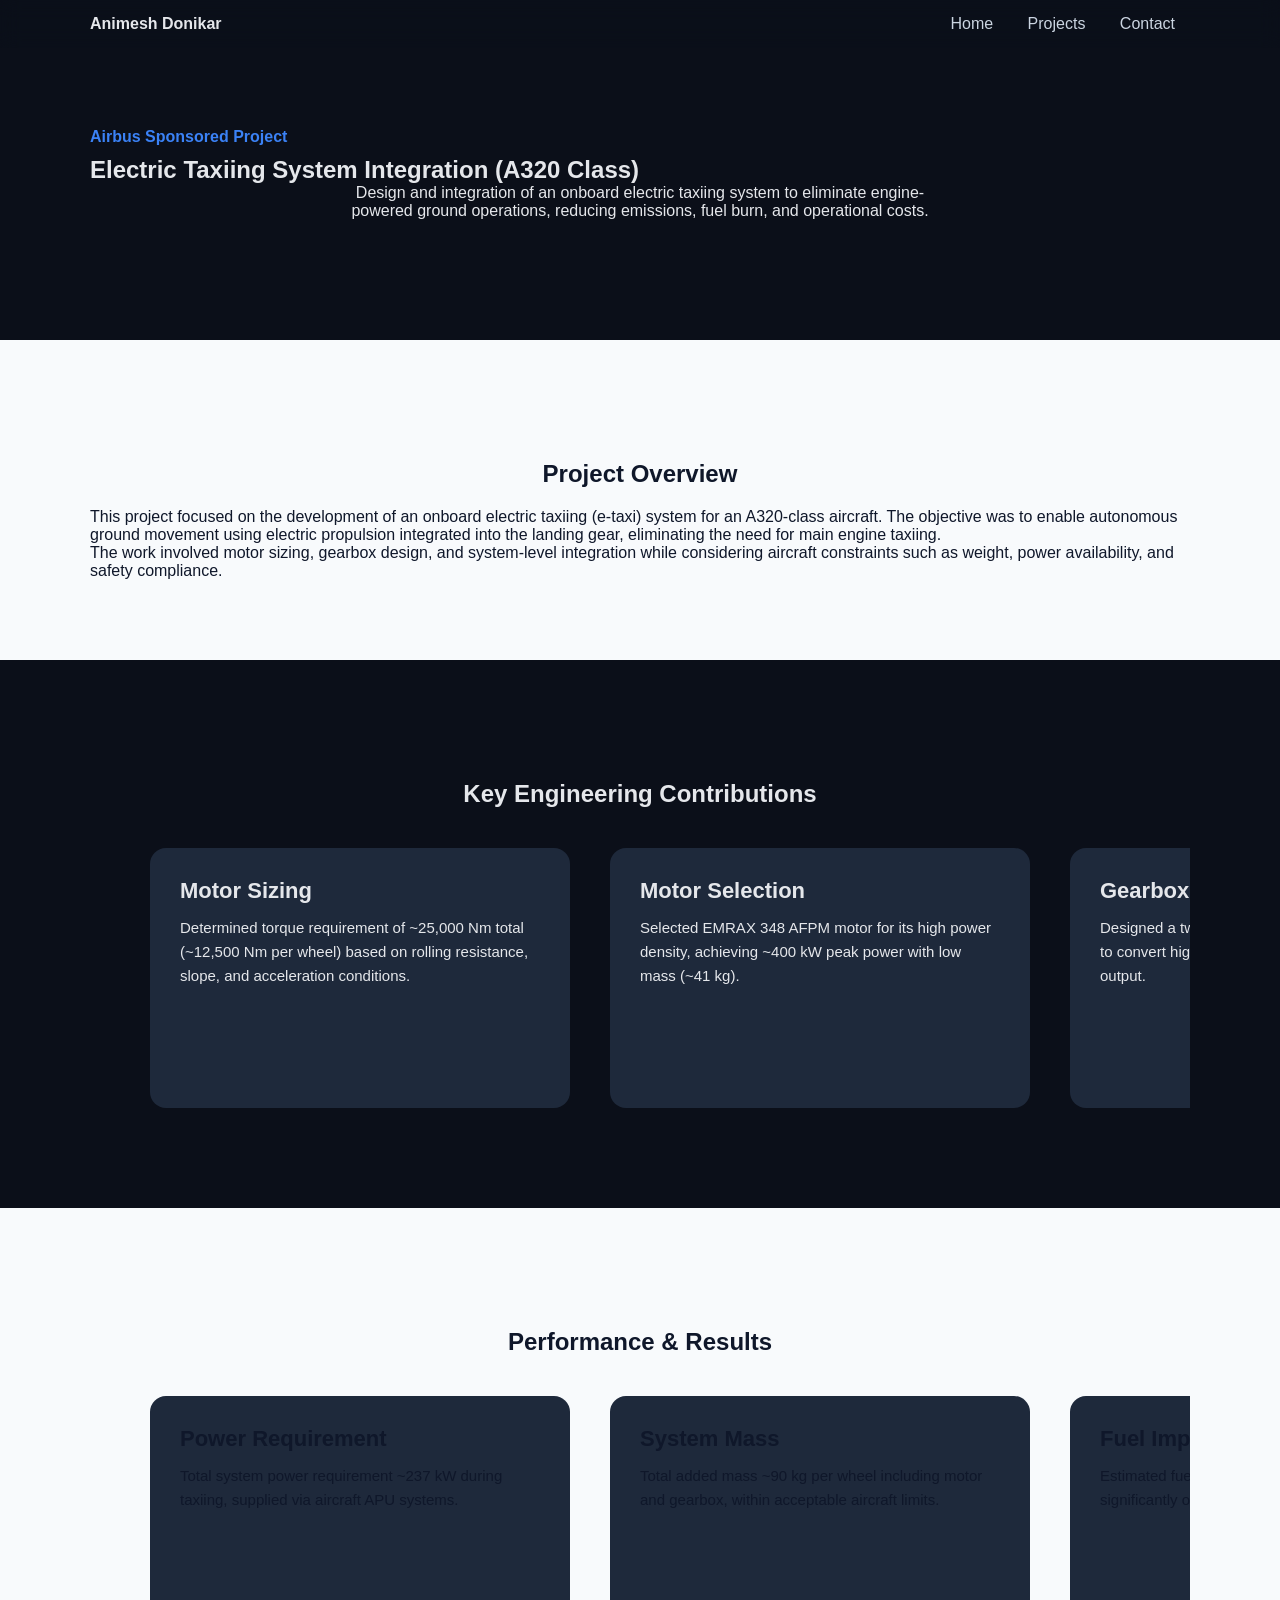
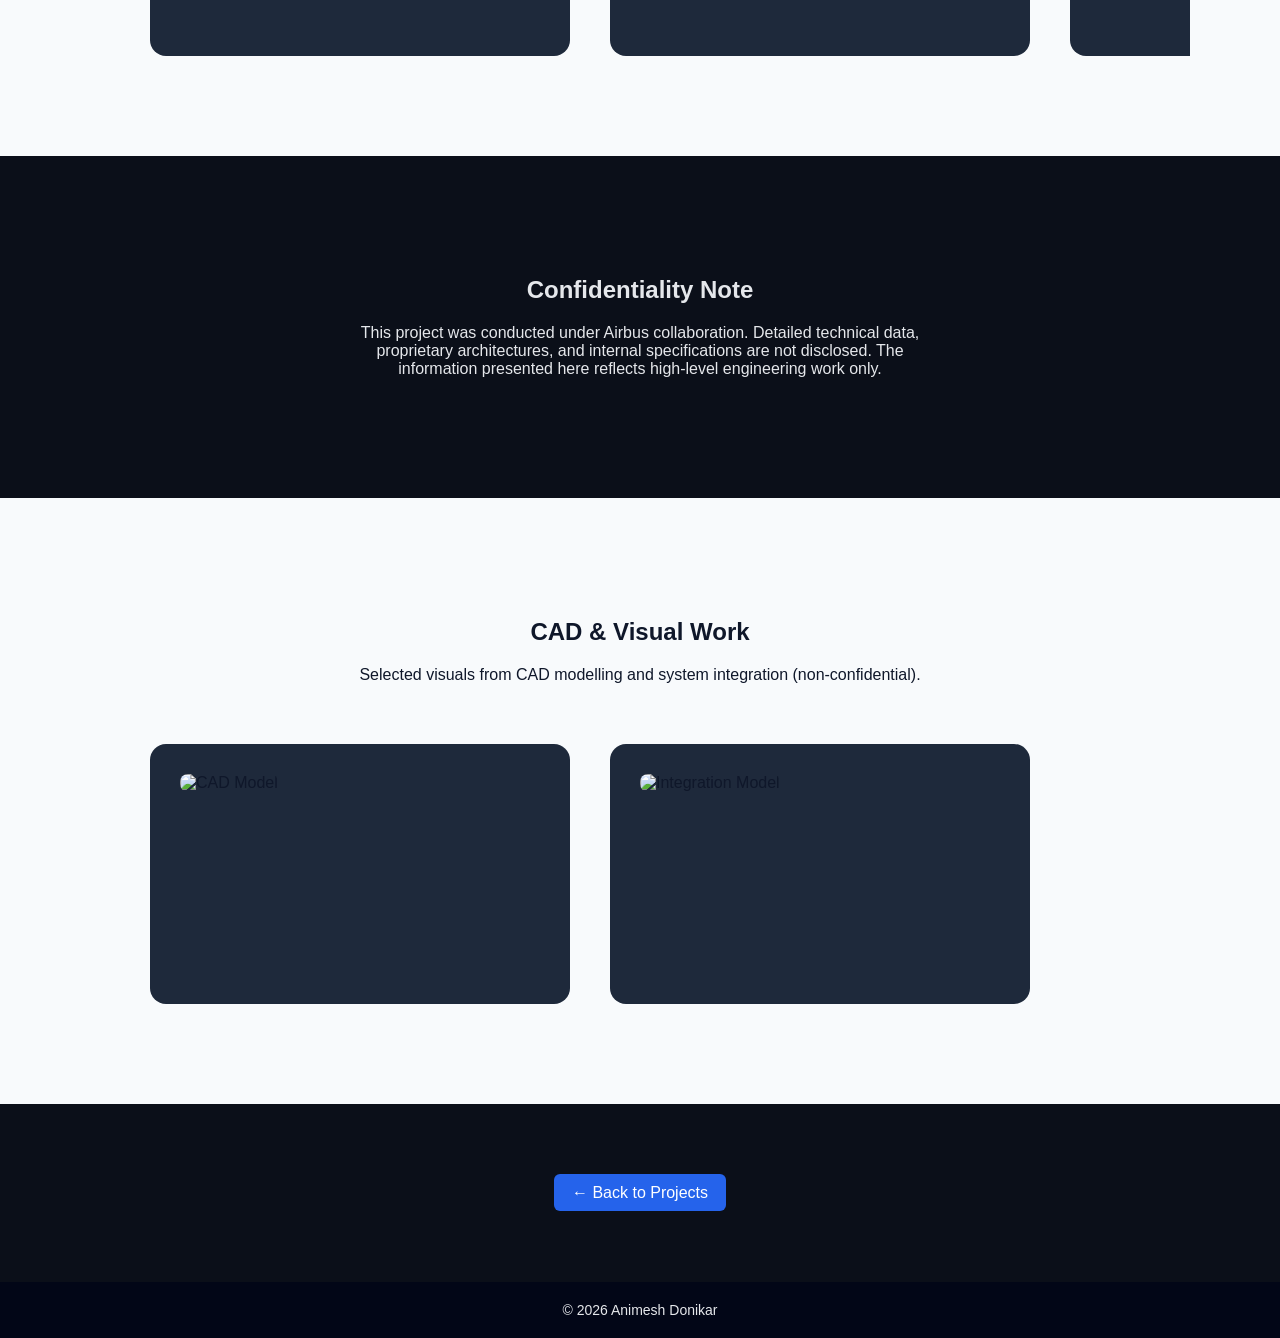
==== e-taxi.html @ 179dca4c "Add e-taxi project overview and details in HTML This HTML file outlines the Electric Taxiing System " ====
<!DOCTYPE html>
<html lang="en">
<head>
    <meta charset="UTF-8">
    <meta name="viewport" content="width=device-width, initial-scale=1.0">
    <title>Electric Taxiing System (Airbus) | Animesh Donikar</title>
    <link rel="stylesheet" href="style.css">
</head>

<body>

<!-- NAVBAR -->
<header class="navbar">
    <div class="container nav-content">
        <div class="logo">Animesh Donikar</div>
        <nav>
            <a href="index.html">Home</a>
            <a href="index.html#projects">Projects</a>
            <a href="index.html#contact">Contact</a>
        </nav>
    </div>
</header>

<!-- HERO -->
<section class="section dark">
    <div class="container">

        <p class="hero-tag">Airbus Sponsored Project</p>

        <h1>Electric Taxiing System Integration (A320 Class)</h1>

        <p class="section-subtext">
            Design and integration of an onboard electric taxiing system to eliminate engine-powered ground operations,
            reducing emissions, fuel burn, and operational costs.
        </p>

    </div>
</section>

<!-- OVERVIEW -->
<section class="section light">
    <div class="container">

        <h2>Project Overview</h2>

        <p>
            This project focused on the development of an onboard electric taxiing (e-taxi) system for an A320-class aircraft.
            The objective was to enable autonomous ground movement using electric propulsion integrated into the landing gear,
            eliminating the need for main engine taxiing.
        </p>

        <p>
            The work involved motor sizing, gearbox design, and system-level integration while considering aircraft constraints
            such as weight, power availability, and safety compliance.
        </p>

    </div>
</section>

<!-- KEY ENGINEERING WORK -->
<section class="section dark">
    <div class="container">

        <h2>Key Engineering Contributions</h2>

        <div class="projects-grid">

            <div class="project-card">
                <h3>Motor Sizing</h3>
                <p>
                    Determined torque requirement of ~25,000 Nm total (~12,500 Nm per wheel)
                    based on rolling resistance, slope, and acceleration conditions.
                </p>
            </div>

            <div class="project-card">
                <h3>Motor Selection</h3>
                <p>
                    Selected EMRAX 348 AFPM motor for its high power density,
                    achieving ~400 kW peak power with low mass (~41 kg).
                </p>
            </div>

            <div class="project-card">
                <h3>Gearbox Design</h3>
                <p>
                    Designed a two-stage planetary gearbox (~16:1 ratio) to convert
                    high RPM (~4000) into required high torque output.
                </p>
            </div>

            <div class="project-card">
                <h3>Landing Gear Integration</h3>
                <p>
                    Integrated motor and gearbox within the main landing gear,
                    ensuring compatibility with wheel hub geometry and retraction envelope.
                </p>
            </div>

        </div>

    </div>
</section>

<!-- PERFORMANCE -->
<section class="section light">
    <div class="container">

        <h2>Performance & Results</h2>

        <div class="projects-grid">

            <div class="project-card">
                <h3>Power Requirement</h3>
                <p>
                    Total system power requirement ~237 kW during taxiing,
                    supplied via aircraft APU systems.
                </p>
            </div>

            <div class="project-card">
                <h3>System Mass</h3>
                <p>
                    Total added mass ~90 kg per wheel including motor and gearbox,
                    within acceptable aircraft limits.
                </p>
            </div>

            <div class="project-card">
                <h3>Fuel Impact</h3>
                <p>
                    Estimated fuel penalty ~0.1% per mission,
                    significantly offset by taxi fuel savings.
                </p>
            </div>

            <div class="project-card">
                <h3>Safety</h3>
                <p>
                    Gear system designed with load factors well above 1.5,
                    ensuring structural safety under operational loads.
                </p>
            </div>

        </div>

    </div>
</section>

<!-- NDA NOTE -->
<section class="section dark">
    <div class="container">

        <h2>Confidentiality Note</h2>

        <p class="section-subtext">
            This project was conducted under Airbus collaboration.
            Detailed technical data, proprietary architectures, and internal specifications
            are not disclosed. The information presented here reflects high-level engineering work only.
        </p>

    </div>
</section>

<!-- IMAGES -->
<section class="section light">
    <div class="container">

        <h2>CAD & Visual Work</h2>

        <p class="section-subtext">
            Selected visuals from CAD modelling and system integration (non-confidential).
        </p>

        <div class="projects-grid">

            <div class="project-card">
                <img src="images/etaxi1.png" alt="CAD Model" style="width:100%; border-radius:8px;">
            </div>

            <div class="project-card">
                <img src="images/etaxi2.png" alt="Integration Model" style="width:100%; border-radius:8px;">
            </div>

        </div>

    </div>
</section>

<!-- BACK -->
<section class="section dark">
    <div class="container" style="text-align:center;">
        <a href="index.html" class="btn-primary">← Back to Projects</a>
    </div>
</section>

<!-- FOOTER -->
<footer>
    <p>© 2026 Animesh Donikar</p>
</footer>

</body>
</html>
---- style.css ----
/* =========================
   GLOBAL
========================= */

* {
    margin: 0;
    padding: 0;
    box-sizing: border-box;
}

body {
    font-family: 'Inter', sans-serif;
    background: #0b0f19;
    color: #e5e7eb;
}

.container {
    width: 90%;
    max-width: 1100px;
    margin: auto;
}

/* =========================
   NAVBAR
========================= */

.navbar {
    position: sticky;
    top: 0;
    background: rgba(11,15,25,0.8);
    backdrop-filter: blur(10px);
    padding: 15px 0;
}

.nav-content {
    display: flex;
    justify-content: space-between;
    align-items: center;
}

nav a {
    margin: 0 15px;
    color: #cbd5e1;
    text-decoration: none;
    transition: color 0.2s ease;
}

nav a:hover {
    color: white;
}

.logo {
    font-weight: 700;
}

/* =========================
   HERO
========================= */

.hero {
    padding: 100px 0;
    background: radial-gradient(circle at top, #111827, #020617);
}

.hero-grid {
    display: grid;
    grid-template-columns: 1.2fr 1fr;
    gap: 60px;
    align-items: center;
}

.hero-tag {
    color: #3b82f6;
    font-weight: 600;
    margin-bottom: 10px;
}

.hero h1 {
    font-size: 48px;
    line-height: 1.2;
    margin-bottom: 20px;
}

.hero-description {
    color: #94a3b8;
    margin-bottom: 25px;
    max-width: 500px;
}

.hero-buttons {
    margin-top: 15px;
}

/* PHOTO */

.hero-photo {
    display: flex;
    justify-content: center;
}

.photo-frame {
    padding: 4px;
    border-radius: 16px;
    background: linear-gradient(135deg, #3b82f6, #6366f1, #8b5cf6);
    transition: transform 0.3s ease;
}

.photo-frame:hover {
    transform: scale(1.03);
}

.photo-frame img {
    width: 300px;
    height: 380px;
    object-fit: cover;
    border-radius: 14px;
}

/* =========================
   BUTTONS
========================= */

.btn-primary {
    background: #2563eb;
    color: white;
    padding: 10px 18px;
    border-radius: 6px;
    text-decoration: none;
}

.btn-secondary {
    border: 1px solid #475569;
    padding: 10px 18px;
    border-radius: 6px;
    margin-left: 10px;
}

/* =========================
   SECTIONS
========================= */

.section {
    padding: 80px 0;
}

.light {
    background: #f8fafc;
    color: #0f172a;
}

.dark {
    background: #0b0f19;
}

.section h2 {
    text-align: center;
    margin-bottom: 20px;
}

.section-subtext {
    text-align: center;
    max-width: 600px;
    margin: auto;
    margin-bottom: 40px;
}

/* =========================
   ABOUT CARDS
========================= */

.card {
    background: white;
    padding: 20px;
    border-radius: 10px;
}

/* =========================
   PROJECT SECTION
========================= */

/* =========================
   PROJECT SECTION (CAROUSEL STYLE)
========================= */

.projects-wrapper {
    margin-top: 40px;

    /* ✅ ADD THIS HERE */
    width: 100vw;
    margin-left: calc(-50vw + 50%);
}

.projects-wrapper {
    margin-top: 40px;
}

.projects-grid {
    display: flex;
    gap: 40px;
    overflow-x: auto;
    padding: 20px 60px;  /* ✅ changed */
}


/* Hide scrollbar */
.projects-grid::-webkit-scrollbar {
    display: none;
}

/* PROJECT CARD */
.project-card {
    flex: 0 0 420px;
    min-height: 260px;

    background: #1e293b;
    padding: 30px;
    border-radius: 16px;

    text-decoration: none;
    color: inherit;

    scroll-snap-align: center;

    transition: transform 0.3s ease, opacity 0.3s ease;
}

/* TEXT */
.project-card h3 {
    font-size: 22px;
}

.project-card p {
    margin-top: 12px;
    font-size: 15px;
    line-height: 1.6;
}

/* TAG */
.project-tag {
    display: inline-block;
    margin-top: 15px;
    font-size: 13px;
    color: #3b82f6;
}

/* HOVER EFFECT */
.project-card:hover {
    transform: scale(1.08);
}

/* FADE NON-HOVER */
.projects-grid:hover .project-card {
    opacity: 0.5;
}

.projects-grid:hover .project-card:hover {
    opacity: 1;
}

/* MOBILE FIX */
@media (max-width: 800px) {
    .project-card {
        flex: 0 0 300px;
    }
}

/* =========================
   CONTACT
========================= */

.contact {
    text-align: center;
}

/* =========================
   FOOTER
========================= */

footer {
    text-align: center;
    padding: 20px;
    background: #020617;
    font-size: 14px;
}

/* =========================
   RESPONSIVE
========================= */

@media (max-width: 900px) {
    .hero-grid {
        grid-template-columns: 1fr;
        text-align: center;
    }

    .hero-photo {
        margin-top: 20px;
    }
}

@media (max-width: 800px) {
    .projects-grid {
        grid-template-columns: 1fr;
    }
}

/* =========================
   EXPERTISE SECTION
========================= */

.expertise-grid {
    display: grid;
    grid-template-columns: repeat(2, 1fr);
    gap: 25px;
    margin-top: 40px;
}

.expertise-card {
    background: white;
    padding: 25px;
    border-radius: 12px;
    transition: transform 0.2s ease, box-shadow 0.2s ease;
}

.expertise-card h3 {
    margin-bottom: 10px;
}

.expertise-card:hover {
    transform: translateY(-5px);
    box-shadow: 0 10px 25px rgba(0,0,0,0.1);
}

/* MOBILE */
@media (max-width: 800px) {
    .expertise-grid {
        grid-template-columns: 1fr;
    }
}

/* =========================
   PROJECT PAGE
========================= */

.project-title {
    font-size: 40px;
    margin-top: 20px;
    margin-bottom: 10px;
}

.project-subtitle {
    color: #3b82f6;
    margin-bottom: 10px;
}

.project-note {
    color: #94a3b8;
    font-size: 14px;
    margin-bottom: 30px;
}

h2 {
    margin-top: 40px;
    margin-bottom: 10px;
}

ul {
    margin-bottom: 20px;
    padding-left: 20px;
}

li {
    margin-bottom: 6px;
}

/* GRID */

.grid-2 {
    display: grid;
    grid-template-columns: repeat(2, 1fr);
    gap: 20px;
    margin: 20px 0;
}

/* DARK CARDS */

.card-dark {
    background: #1e293b;
    padding: 20px;
    border-radius: 10px;
}

/* MOBILE */

@media (max-width: 800px) {
    .grid-2 {
        grid-template-columns: 1fr;
    }
}
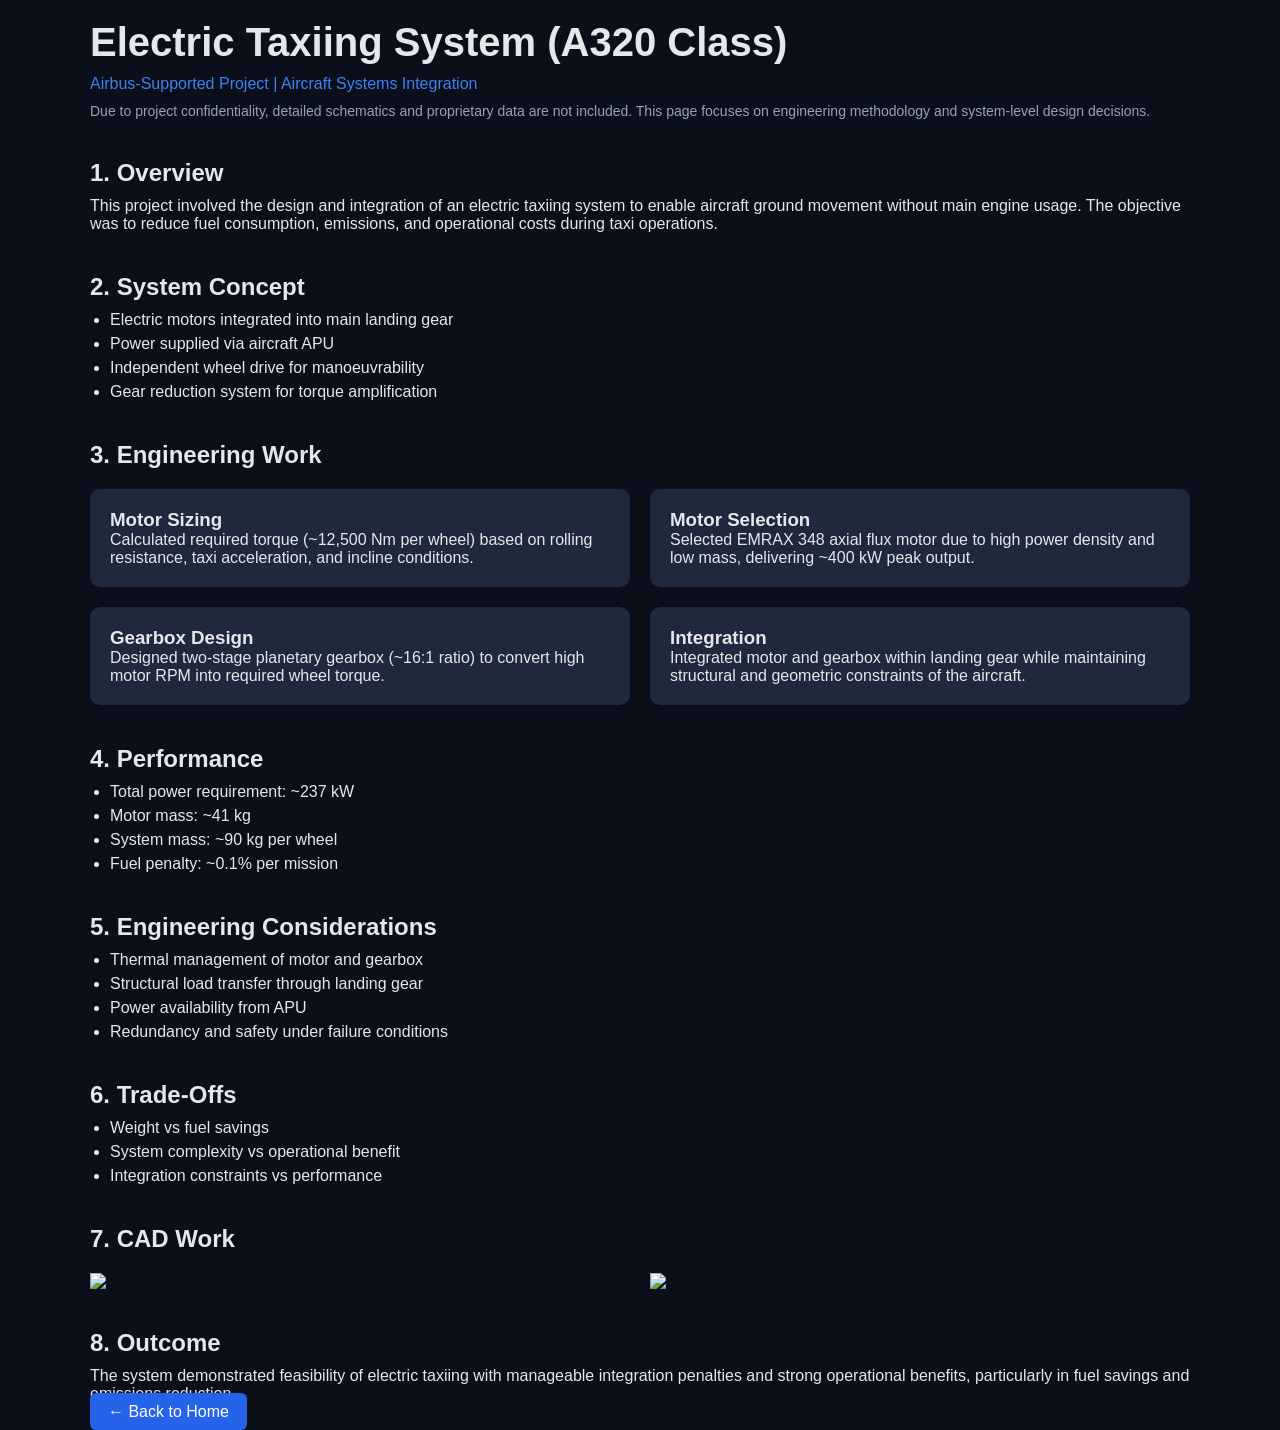
==== commit 2da48448: "Update e-taxi.html" ====
--- a/e-taxi.html
+++ b/e-taxi.html
@@ -1,203 +1,129 @@
 <!DOCTYPE html>
 <html lang="en">
 <head>
-    <meta charset="UTF-8">
-    <meta name="viewport" content="width=device-width, initial-scale=1.0">
-    <title>Electric Taxiing System (Airbus) | Animesh Donikar</title>
-    <link rel="stylesheet" href="style.css">
+<meta charset="UTF-8">
+<title>Electric Taxiing System (Airbus)</title>
+<link rel="stylesheet" href="style.css">
 </head>
 
-<body>
+<body class="bg-gray-900 text-gray-300">
 
-<!-- NAVBAR -->
-<header class="navbar">
-    <div class="container nav-content">
-        <div class="logo">Animesh Donikar</div>
-        <nav>
-            <a href="index.html">Home</a>
-            <a href="index.html#projects">Projects</a>
-            <a href="index.html#contact">Contact</a>
-        </nav>
-    </div>
-</header>
+<div class="container">
 
-<!-- HERO -->
-<section class="section dark">
-    <div class="container">
+<!-- TITLE -->
+<h1 class="project-title">Electric Taxiing System (A320 Class)</h1>
 
-        <p class="hero-tag">Airbus Sponsored Project</p>
+<p class="project-subtitle">
+Airbus-Supported Project | Aircraft Systems Integration
+</p>
 
-        <h1>Electric Taxiing System Integration (A320 Class)</h1>
-
-        <p class="section-subtext">
-            Design and integration of an onboard electric taxiing system to eliminate engine-powered ground operations,
-            reducing emissions, fuel burn, and operational costs.
-        </p>
-
-    </div>
-</section>
+<p class="project-note">
+Due to project confidentiality, detailed schematics and proprietary data are not included.
+This page focuses on engineering methodology and system-level design decisions.
+</p>
 
 <!-- OVERVIEW -->
-<section class="section light">
-    <div class="container">
+<h2>1. Overview</h2>
+<p>
+This project involved the design and integration of an electric taxiing system to enable aircraft ground movement without main engine usage. The objective was to reduce fuel consumption, emissions, and operational costs during taxi operations.
+</p>
 
-        <h2>Project Overview</h2>
+<!-- SYSTEM -->
+<h2>2. System Concept</h2>
+<ul>
+<li>Electric motors integrated into main landing gear</li>
+<li>Power supplied via aircraft APU</li>
+<li>Independent wheel drive for manoeuvrability</li>
+<li>Gear reduction system for torque amplification</li>
+</ul>
 
-        <p>
-            This project focused on the development of an onboard electric taxiing (e-taxi) system for an A320-class aircraft.
-            The objective was to enable autonomous ground movement using electric propulsion integrated into the landing gear,
-            eliminating the need for main engine taxiing.
-        </p>
+<!-- CONTRIBUTION -->
+<h2>3. Engineering Work</h2>
 
-        <p>
-            The work involved motor sizing, gearbox design, and system-level integration while considering aircraft constraints
-            such as weight, power availability, and safety compliance.
-        </p>
+<div class="grid-2">
 
-    </div>
-</section>
+<div class="card-dark">
+<h3>Motor Sizing</h3>
+<p>
+Calculated required torque (~12,500 Nm per wheel) based on rolling resistance,
+taxi acceleration, and incline conditions.
+</p>
+</div>
 
-<!-- KEY ENGINEERING WORK -->
-<section class="section dark">
-    <div class="container">
+<div class="card-dark">
+<h3>Motor Selection</h3>
+<p>
+Selected EMRAX 348 axial flux motor due to high power density and low mass,
+delivering ~400 kW peak output.
+</p>
+</div>
 
-        <h2>Key Engineering Contributions</h2>
+<div class="card-dark">
+<h3>Gearbox Design</h3>
+<p>
+Designed two-stage planetary gearbox (~16:1 ratio) to convert high motor RPM
+into required wheel torque.
+</p>
+</div>
 
-        <div class="projects-grid">
+<div class="card-dark">
+<h3>Integration</h3>
+<p>
+Integrated motor and gearbox within landing gear while maintaining structural
+and geometric constraints of the aircraft.
+</p>
+</div>
 
-            <div class="project-card">
-                <h3>Motor Sizing</h3>
-                <p>
-                    Determined torque requirement of ~25,000 Nm total (~12,500 Nm per wheel)
-                    based on rolling resistance, slope, and acceleration conditions.
-                </p>
-            </div>
-
-            <div class="project-card">
-                <h3>Motor Selection</h3>
-                <p>
-                    Selected EMRAX 348 AFPM motor for its high power density,
-                    achieving ~400 kW peak power with low mass (~41 kg).
-                </p>
-            </div>
-
-            <div class="project-card">
-                <h3>Gearbox Design</h3>
-                <p>
-                    Designed a two-stage planetary gearbox (~16:1 ratio) to convert
-                    high RPM (~4000) into required high torque output.
-                </p>
-            </div>
-
-            <div class="project-card">
-                <h3>Landing Gear Integration</h3>
-                <p>
-                    Integrated motor and gearbox within the main landing gear,
-                    ensuring compatibility with wheel hub geometry and retraction envelope.
-                </p>
-            </div>
-
-        </div>
-
-    </div>
-</section>
+</div>
 
 <!-- PERFORMANCE -->
-<section class="section light">
-    <div class="container">
+<h2>4. Performance</h2>
 
-        <h2>Performance & Results</h2>
+<ul>
+<li>Total power requirement: ~237 kW</li>
+<li>Motor mass: ~41 kg</li>
+<li>System mass: ~90 kg per wheel</li>
+<li>Fuel penalty: ~0.1% per mission</li>
+</ul>
 
-        <div class="projects-grid">
+<!-- ENGINEERING -->
+<h2>5. Engineering Considerations</h2>
+<ul>
+<li>Thermal management of motor and gearbox</li>
+<li>Structural load transfer through landing gear</li>
+<li>Power availability from APU</li>
+<li>Redundancy and safety under failure conditions</li>
+</ul>
 
-            <div class="project-card">
-                <h3>Power Requirement</h3>
-                <p>
-                    Total system power requirement ~237 kW during taxiing,
-                    supplied via aircraft APU systems.
-                </p>
-            </div>
+<!-- TRADE OFFS -->
+<h2>6. Trade-Offs</h2>
+<ul>
+<li>Weight vs fuel savings</li>
+<li>System complexity vs operational benefit</li>
+<li>Integration constraints vs performance</li>
+</ul>
 
-            <div class="project-card">
-                <h3>System Mass</h3>
-                <p>
-                    Total added mass ~90 kg per wheel including motor and gearbox,
-                    within acceptable aircraft limits.
-                </p>
-            </div>
+<!-- VISUALS -->
+<h2>7. CAD Work</h2>
 
-            <div class="project-card">
-                <h3>Fuel Impact</h3>
-                <p>
-                    Estimated fuel penalty ~0.1% per mission,
-                    significantly offset by taxi fuel savings.
-                </p>
-            </div>
+<div class="grid-2">
+<img src="images/etaxi1.png" class="rounded shadow-lg">
+<img src="images/etaxi2.png" class="rounded shadow-lg">
+</div>
 
-            <div class="project-card">
-                <h3>Safety</h3>
-                <p>
-                    Gear system designed with load factors well above 1.5,
-                    ensuring structural safety under operational loads.
-                </p>
-            </div>
-
-        </div>
-
-    </div>
-</section>
-
-<!-- NDA NOTE -->
-<section class="section dark">
-    <div class="container">
-
-        <h2>Confidentiality Note</h2>
-
-        <p class="section-subtext">
-            This project was conducted under Airbus collaboration.
-            Detailed technical data, proprietary architectures, and internal specifications
-            are not disclosed. The information presented here reflects high-level engineering work only.
-        </p>
-
-    </div>
-</section>
-
-<!-- IMAGES -->
-<section class="section light">
-    <div class="container">
-
-        <h2>CAD & Visual Work</h2>
-
-        <p class="section-subtext">
-            Selected visuals from CAD modelling and system integration (non-confidential).
-        </p>
-
-        <div class="projects-grid">
-
-            <div class="project-card">
-                <img src="images/etaxi1.png" alt="CAD Model" style="width:100%; border-radius:8px;">
-            </div>
-
-            <div class="project-card">
-                <img src="images/etaxi2.png" alt="Integration Model" style="width:100%; border-radius:8px;">
-            </div>
-
-        </div>
-
-    </div>
-</section>
+<!-- CONCLUSION -->
+<h2>8. Outcome</h2>
+<p>
+The system demonstrated feasibility of electric taxiing with manageable integration
+penalties and strong operational benefits, particularly in fuel savings and emissions reduction.
+</p>
 
 <!-- BACK -->
-<section class="section dark">
-    <div class="container" style="text-align:center;">
-        <a href="index.html" class="btn-primary">← Back to Projects</a>
-    </div>
-</section>
+<a href="index.html" class="btn-primary">
+← Back to Home
+</a>
 
-<!-- FOOTER -->
-<footer>
-    <p>© 2026 Animesh Donikar</p>
-</footer>
+</div>
 
 </body>
 </html>
--- a/style.css
+++ b/style.css
@@ -397,3 +397,22 @@
         grid-template-columns: 1fr;
     }
 }
+
+.small-projects {
+    grid-template-columns: repeat(2, 1fr);
+    max-width: 800px;
+    margin: auto;
+    gap: 20px;
+}
+
+.small-projects .project-card {
+    background: #172033;
+    padding: 20px;
+    opacity: 0.85;
+    transition: all 0.25s ease;
+}
+
+.small-projects .project-card:hover {
+    opacity: 1;
+    transform: translateY(-4px);
+}
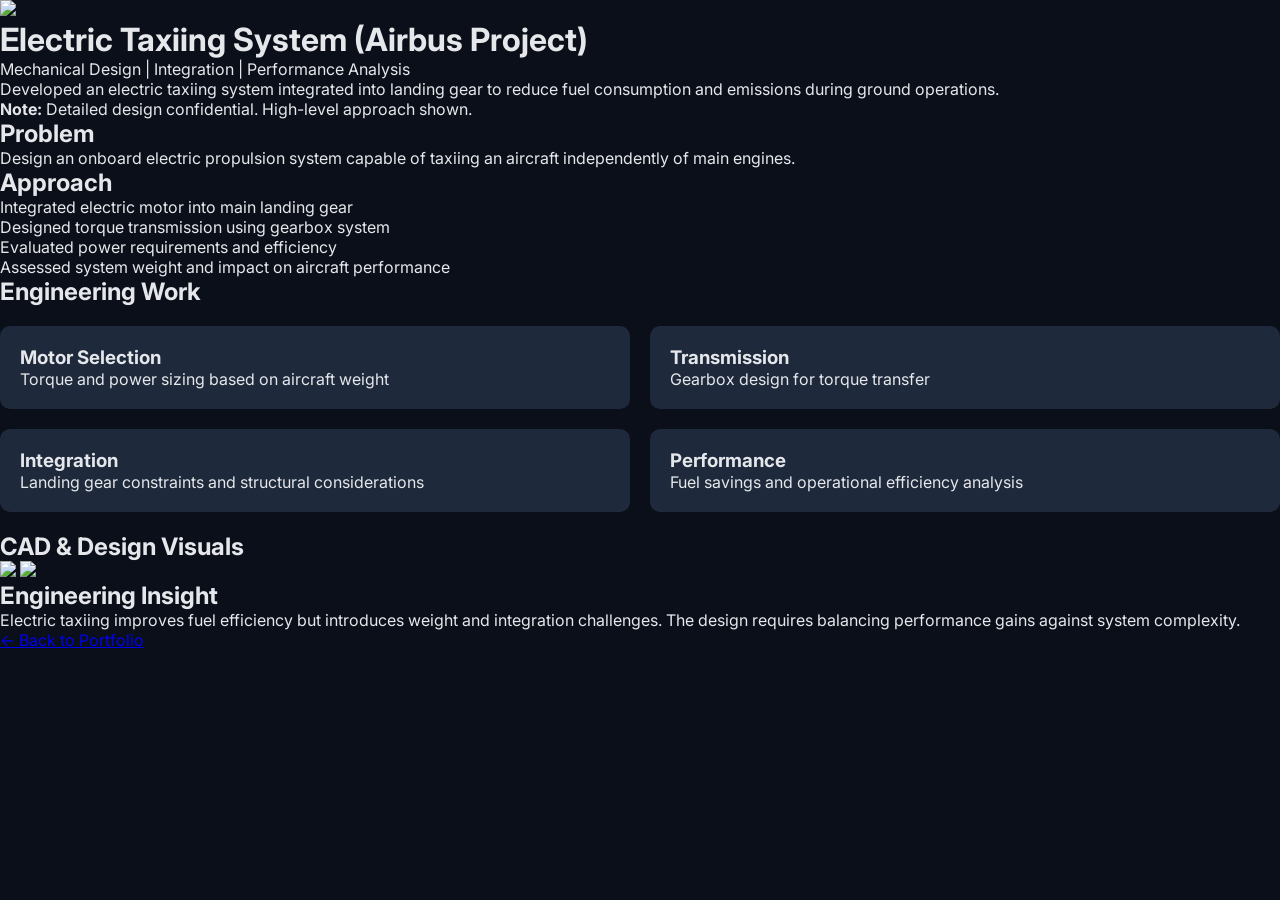
==== commit 55d6adb9: "Update e-taxi.html" ====
--- a/e-taxi.html
+++ b/e-taxi.html
@@ -2,126 +2,108 @@
 <html lang="en">
 <head>
 <meta charset="UTF-8">
-<title>Electric Taxiing System (Airbus)</title>
+<meta name="viewport" content="width=device-width, initial-scale=1.0">
+<title>Electric Taxiing System</title>
+
+<link href="https://fonts.googleapis.com/css2?family=Inter:wght@400;600;700&display=swap" rel="stylesheet">
 <link rel="stylesheet" href="style.css">
 </head>
 
-<body class="bg-gray-900 text-gray-300">
+<body>
 
-<div class="container">
+<div class="project-container">
 
-<!-- TITLE -->
-<h1 class="project-title">Electric Taxiing System (A320 Class)</h1>
+<!-- HERO -->
+<div class="project-images">
+<img src="images/etaxi-hero.png">
+</div>
 
-<p class="project-subtitle">
-Airbus-Supported Project | Aircraft Systems Integration
+<!-- HEADER -->
+<div class="project-header">
+<h1>Electric Taxiing System (Airbus Project)</h1>
+
+<p class="project-meta">
+Mechanical Design | Integration | Performance Analysis
 </p>
 
-<p class="project-note">
-Due to project confidentiality, detailed schematics and proprietary data are not included.
-This page focuses on engineering methodology and system-level design decisions.
+<p>
+Developed an electric taxiing system integrated into landing gear to reduce fuel consumption and emissions during ground operations.
 </p>
 
-<!-- OVERVIEW -->
-<h2>1. Overview</h2>
+<p><strong>Note:</strong> Detailed design confidential. High-level approach shown.</p>
+</div>
+
+<!-- PROBLEM -->
+<div class="project-section">
+<h2>Problem</h2>
 <p>
-This project involved the design and integration of an electric taxiing system to enable aircraft ground movement without main engine usage. The objective was to reduce fuel consumption, emissions, and operational costs during taxi operations.
+Design an onboard electric propulsion system capable of taxiing an aircraft independently of main engines.
 </p>
+</div>
 
-<!-- SYSTEM -->
-<h2>2. System Concept</h2>
+<!-- APPROACH -->
+<div class="project-section">
+<h2>Approach</h2>
 <ul>
-<li>Electric motors integrated into main landing gear</li>
-<li>Power supplied via aircraft APU</li>
-<li>Independent wheel drive for manoeuvrability</li>
-<li>Gear reduction system for torque amplification</li>
+<li>Integrated electric motor into main landing gear</li>
+<li>Designed torque transmission using gearbox system</li>
+<li>Evaluated power requirements and efficiency</li>
+<li>Assessed system weight and impact on aircraft performance</li>
 </ul>
+</div>
 
-<!-- CONTRIBUTION -->
-<h2>3. Engineering Work</h2>
+<!-- ENGINEERING WORK -->
+<div class="project-section">
+<h2>Engineering Work</h2>
 
 <div class="grid-2">
 
 <div class="card-dark">
-<h3>Motor Sizing</h3>
-<p>
-Calculated required torque (~12,500 Nm per wheel) based on rolling resistance,
-taxi acceleration, and incline conditions.
-</p>
+<h3>Motor Selection</h3>
+<p>Torque and power sizing based on aircraft weight</p>
 </div>
 
 <div class="card-dark">
-<h3>Motor Selection</h3>
-<p>
-Selected EMRAX 348 axial flux motor due to high power density and low mass,
-delivering ~400 kW peak output.
-</p>
-</div>
-
-<div class="card-dark">
-<h3>Gearbox Design</h3>
-<p>
-Designed two-stage planetary gearbox (~16:1 ratio) to convert high motor RPM
-into required wheel torque.
-</p>
+<h3>Transmission</h3>
+<p>Gearbox design for torque transfer</p>
 </div>
 
 <div class="card-dark">
 <h3>Integration</h3>
-<p>
-Integrated motor and gearbox within landing gear while maintaining structural
-and geometric constraints of the aircraft.
-</p>
+<p>Landing gear constraints and structural considerations</p>
+</div>
+
+<div class="card-dark">
+<h3>Performance</h3>
+<p>Fuel savings and operational efficiency analysis</p>
 </div>
 
 </div>
 
-<!-- PERFORMANCE -->
-<h2>4. Performance</h2>
-
-<ul>
-<li>Total power requirement: ~237 kW</li>
-<li>Motor mass: ~41 kg</li>
-<li>System mass: ~90 kg per wheel</li>
-<li>Fuel penalty: ~0.1% per mission</li>
-</ul>
-
-<!-- ENGINEERING -->
-<h2>5. Engineering Considerations</h2>
-<ul>
-<li>Thermal management of motor and gearbox</li>
-<li>Structural load transfer through landing gear</li>
-<li>Power availability from APU</li>
-<li>Redundancy and safety under failure conditions</li>
-</ul>
-
-<!-- TRADE OFFS -->
-<h2>6. Trade-Offs</h2>
-<ul>
-<li>Weight vs fuel savings</li>
-<li>System complexity vs operational benefit</li>
-<li>Integration constraints vs performance</li>
-</ul>
+</div>
 
 <!-- VISUALS -->
-<h2>7. CAD Work</h2>
+<div class="project-section">
+<h2>CAD & Design Visuals</h2>
 
-<div class="grid-2">
-<img src="images/etaxi1.png" class="rounded shadow-lg">
-<img src="images/etaxi2.png" class="rounded shadow-lg">
+<div class="project-images">
+<img src="images/etaxi-cad1.png">
+<img src="images/etaxi-cad2.png">
 </div>
 
-<!-- CONCLUSION -->
-<h2>8. Outcome</h2>
+</div>
+
+<!-- INSIGHT -->
+<div class="project-section">
+<h2>Engineering Insight</h2>
 <p>
-The system demonstrated feasibility of electric taxiing with manageable integration
-penalties and strong operational benefits, particularly in fuel savings and emissions reduction.
+Electric taxiing improves fuel efficiency but introduces weight and integration challenges.
+The design requires balancing performance gains against system complexity.
 </p>
+</div>
 
 <!-- BACK -->
-<a href="index.html" class="btn-primary">
-← Back to Home
-</a>
+<a href="index.html" class="back-link">← Back to Portfolio</a>
 
 </div>
 
--- a/style.css
+++ b/style.css
@@ -24,33 +24,50 @@
    NAVBAR
 ========================= */
 
+/* NAVBAR CENTERED */
+
 .navbar {
     position: sticky;
     top: 0;
-    background: rgba(11,15,25,0.8);
-    backdrop-filter: blur(10px);
-    padding: 15px 0;
+
+    background: rgba(11,15,25,0.75); /* slightly more transparent */
+    backdrop-filter: blur(12px);
+
+    padding: 22px 0;  /* 🔥 increase height (was ~15px) */
+
+    border-bottom: 1px solid rgba(255,255,255,0.05);
 }
 
 .nav-content {
+    display: grid;
+    grid-template-columns: 1fr auto 1fr;
+    align-items: center;
+}
+.logo {
+    justify-self: start;
+}
+
+nav {
+    justify-self: center;
     display: flex;
-    justify-content: space-between;
-    align-items: center;
+    gap: 30px;
+}
+
+/* NAV LINKS */
+nav {
+    display: flex;
+    gap: 30px;
 }
 
 nav a {
-    margin: 0 15px;
     color: #cbd5e1;
     text-decoration: none;
-    transition: color 0.2s ease;
+    font-weight: 500;
+    transition: 0.2s;
 }
 
 nav a:hover {
     color: white;
-}
-
-.logo {
-    font-weight: 700;
 }
 
 /* =========================
@@ -77,18 +94,12 @@
 
 .hero h1 {
     font-size: 48px;
-    line-height: 1.2;
     margin-bottom: 20px;
 }
 
 .hero-description {
     color: #94a3b8;
     margin-bottom: 25px;
-    max-width: 500px;
-}
-
-.hero-buttons {
-    margin-top: 15px;
 }
 
 /* PHOTO */
@@ -102,11 +113,6 @@
     padding: 4px;
     border-radius: 16px;
     background: linear-gradient(135deg, #3b82f6, #6366f1, #8b5cf6);
-    transition: transform 0.3s ease;
-}
-
-.photo-frame:hover {
-    transform: scale(1.03);
 }
 
 .photo-frame img {
@@ -132,7 +138,8 @@
     border: 1px solid #475569;
     padding: 10px 18px;
     border-radius: 6px;
-    margin-left: 10px;
+    color: #cbd5e1;
+    text-decoration: none;
 }
 
 /* =========================
@@ -140,21 +147,23 @@
 ========================= */
 
 .section {
-    padding: 80px 0;
-}
-
-.light {
-    background: #f8fafc;
-    color: #0f172a;
-}
-
-.dark {
+    padding: 100px 0;
+}
+
+.section.dark {
     background: #0b0f19;
 }
 
-.section h2 {
-    text-align: center;
-    margin-bottom: 20px;
+/* TEXT FIX */
+
+.section.dark h2,
+.section.dark h3 {
+    color: #ffffff;
+}
+
+.section.dark p,
+.section.dark li {
+    color: #cbd5e1;
 }
 
 .section-subtext {
@@ -162,80 +171,56 @@
     max-width: 600px;
     margin: auto;
     margin-bottom: 40px;
-}
-
-/* =========================
-   ABOUT CARDS
-========================= */
-
-.card {
-    background: white;
-    padding: 20px;
-    border-radius: 10px;
-}
-
-/* =========================
-   PROJECT SECTION
-========================= */
-
-/* =========================
-   PROJECT SECTION (CAROUSEL STYLE)
+    color: #94a3b8;
+}
+
+/* =========================
+   PROJECT CAROUSEL
 ========================= */
 
 .projects-wrapper {
     margin-top: 40px;
-
-    /* ✅ ADD THIS HERE */
     width: 100vw;
     margin-left: calc(-50vw + 50%);
-}
-
-.projects-wrapper {
-    margin-top: 40px;
 }
 
 .projects-grid {
     display: flex;
     gap: 40px;
     overflow-x: auto;
-    padding: 20px 60px;  /* ✅ changed */
-}
-
-
-/* Hide scrollbar */
+    padding: 20px 60px;
+    scroll-snap-type: x mandatory;
+}
+
 .projects-grid::-webkit-scrollbar {
     display: none;
 }
 
-/* PROJECT CARD */
 .project-card {
     flex: 0 0 420px;
     min-height: 260px;
-
     background: #1e293b;
     padding: 30px;
     border-radius: 16px;
-
     text-decoration: none;
     color: inherit;
-
     scroll-snap-align: center;
-
-    transition: transform 0.3s ease, opacity 0.3s ease;
-}
-
-/* TEXT */
+    transition: 0.3s ease;
+    border: 1px solid transparent;
+}
+
 .project-card h3 {
     font-size: 22px;
+    color: white;
 }
 
 .project-card p {
     margin-top: 12px;
     font-size: 15px;
     line-height: 1.6;
-}
-
-/* TAG */
+    color: #cbd5e1;
+}
+
 .project-tag {
     display: inline-block;
     margin-top: 15px;
@@ -243,12 +228,11 @@
     color: #3b82f6;
 }
 
-/* HOVER EFFECT */
 .project-card:hover {
     transform: scale(1.08);
-}
-
-/* FADE NON-HOVER */
+    border: 1px solid #3b82f6;
+}
+
 .projects-grid:hover .project-card {
     opacity: 0.5;
 }
@@ -257,19 +241,95 @@
     opacity: 1;
 }
 
-/* MOBILE FIX */
-@media (max-width: 800px) {
-    .project-card {
-        flex: 0 0 300px;
-    }
-}
-
-/* =========================
-   CONTACT
-========================= */
-
-.contact {
-    text-align: center;
+/* =========================
+   SMALL PROJECTS (NO SCROLL)
+========================= */
+
+.small-projects {
+    display: grid !important;
+    grid-template-columns: repeat(2, 1fr);
+    overflow: visible !important;
+    max-width: 900px;
+    margin: auto;
+    gap: 25px;
+}
+
+.small-projects .project-card {
+    flex: unset;
+    width: 100%;
+    background: #172033;
+}
+
+/* =========================
+   EXPERTISE + BACKGROUND
+========================= */
+
+.expertise-grid,
+.info-grid {
+    display: grid;
+    grid-template-columns: repeat(2, 1fr);
+    gap: 25px;
+    margin-top: 40px;
+}
+
+.expertise-card,
+.info-card {
+    background: #1e293b;
+    padding: 25px;
+    border-radius: 12px;
+    transition: 0.25s ease;
+}
+
+.expertise-card h3,
+.info-card h3 {
+    color: white;
+    margin-bottom: 10px;
+}
+
+.expertise-card p,
+.info-card p {
+    color: #cbd5e1;
+    line-height: 1.6;
+}
+
+.expertise-card:hover,
+.info-card:hover {
+    transform: translateY(-5px);
+    box-shadow: 0 10px 25px rgba(0,0,0,0.4);
+}
+
+/* =========================
+   PROJECT PAGE (DETAIL)
+========================= */
+
+.project-title {
+    font-size: 40px;
+    margin-top: 20px;
+    margin-bottom: 10px;
+}
+
+.project-subtitle {
+    color: #3b82f6;
+    margin-bottom: 10px;
+}
+
+.project-note {
+    color: #94a3b8;
+    font-size: 14px;
+    margin-bottom: 30px;
+}
+
+.grid-2 {
+    display: grid;
+    grid-template-columns: repeat(2, 1fr);
+    gap: 20px;
+    margin: 20px 0;
+}
+
+.card-dark {
+    background: #1e293b;
+    padding: 20px;
+    border-radius: 10px;
 }
 
 /* =========================
@@ -288,131 +348,168 @@
 ========================= */
 
 @media (max-width: 900px) {
+
     .hero-grid {
         grid-template-columns: 1fr;
         text-align: center;
     }
 
-    .hero-photo {
-        margin-top: 20px;
-    }
+    .projects-grid {
+        padding: 20px;
+    }
+
 }
 
 @media (max-width: 800px) {
+
     .projects-grid {
+        gap: 20px;
+    }
+
+    .project-card {
+        flex: 0 0 300px;
+    }
+
+    .small-projects,
+    .expertise-grid,
+    .info-grid,
+    .grid-2 {
         grid-template-columns: 1fr;
     }
-}
-
-/* =========================
-   EXPERTISE SECTION
-========================= */
-
-.expertise-grid {
+
+}
+
+.center {
+    text-align: center;
+}
+
+/* CTA inside project */
+.project-cta {
+    display: block;
+    margin-top: 15px;
+    color: #3b82f6;
+    font-size: 14px;
+}
+
+/* TIMELINE */
+.timeline {
+    margin-top: 40px;
+    border-left: 2px solid #1e293b;
+    padding-left: 20px;
+}
+
+.timeline-item {
+    margin-bottom: 25px;
+}
+
+/* CERTIFICATION SPLIT */
+.split-layout {
     display: grid;
-    grid-template-columns: repeat(2, 1fr);
-    gap: 25px;
+    grid-template-columns: 1fr 1fr;
+    gap: 40px;
     margin-top: 40px;
 }
 
-.expertise-card {
-    background: white;
-    padding: 25px;
-    border-radius: 12px;
-    transition: transform 0.2s ease, box-shadow 0.2s ease;
-}
-
-.expertise-card h3 {
-    margin-bottom: 10px;
-}
-
-.expertise-card:hover {
-    transform: translateY(-5px);
-    box-shadow: 0 10px 25px rgba(0,0,0,0.1);
+.split-layout ul {
+    margin-top: 10px;
+    padding-left: 20px;
+}
+
+@media (max-width: 800px) {
+    .split-layout {
+        grid-template-columns: 1fr;
+    }
+}
+
+/* =========================
+   BACKGROUND SECTION (CLEAN LIST)
+========================= */
+
+.background-list {
+    max-width: 700px;
+    margin: 40px auto;
+}
+
+.background-item {
+    margin-bottom: 25px;
+}
+
+.background-item h3 {
+    color: #ffffff;
+    margin-bottom: 5px;
+}
+
+.background-item p {
+    color: #94a3b8;
+}
+/* =========================
+   HORIZONTAL TIMELINE
+========================= */
+
+.timeline-horizontal {
+    display: flex;
+    justify-content: space-between;
+    align-items: flex-start;
+    position: relative;
+    margin-top: 60px;
+    padding: 0 20px;
+}
+
+/* LINE */
+.timeline-horizontal::before {
+    content: "";
+    position: absolute;
+    top: 10px;
+    left: 0;
+    width: 100%;
+    height: 2px;
+    background: #1e293b;
+}
+
+/* ITEMS */
+.timeline-item {
+    text-align: center;
+    position: relative;
+    width: 25%;
+}
+
+/* DOT */
+.timeline-item .dot {
+    width: 14px;
+    height: 14px;
+    background: #3b82f6;
+    border-radius: 50%;
+    margin: 0 auto 15px auto;
+    position: relative;
+    z-index: 2;
+}
+
+/* TEXT */
+.timeline-item h3 {
+    margin-bottom: 8px;
+    color: #ffffff;
+}
+
+.timeline-item p {
+    color: #94a3b8;
+    font-size: 14px;
+    line-height: 1.4;
 }
 
 /* MOBILE */
 @media (max-width: 800px) {
-    .expertise-grid {
-        grid-template-columns: 1fr;
-    }
-}
-
-/* =========================
-   PROJECT PAGE
-========================= */
-
-.project-title {
-    font-size: 40px;
-    margin-top: 20px;
-    margin-bottom: 10px;
-}
-
-.project-subtitle {
-    color: #3b82f6;
-    margin-bottom: 10px;
-}
-
-.project-note {
-    color: #94a3b8;
-    font-size: 14px;
-    margin-bottom: 30px;
-}
-
-h2 {
-    margin-top: 40px;
-    margin-bottom: 10px;
-}
-
-ul {
-    margin-bottom: 20px;
-    padding-left: 20px;
-}
-
-li {
-    margin-bottom: 6px;
-}
-
-/* GRID */
-
-.grid-2 {
-    display: grid;
-    grid-template-columns: repeat(2, 1fr);
-    gap: 20px;
-    margin: 20px 0;
-}
-
-/* DARK CARDS */
-
-.card-dark {
-    background: #1e293b;
-    padding: 20px;
-    border-radius: 10px;
-}
-
-/* MOBILE */
-
-@media (max-width: 800px) {
-    .grid-2 {
-        grid-template-columns: 1fr;
-    }
-}
-
-.small-projects {
-    grid-template-columns: repeat(2, 1fr);
-    max-width: 800px;
-    margin: auto;
-    gap: 20px;
-}
-
-.small-projects .project-card {
-    background: #172033;
-    padding: 20px;
-    opacity: 0.85;
-    transition: all 0.25s ease;
-}
-
-.small-projects .project-card:hover {
-    opacity: 1;
-    transform: translateY(-4px);
-}
+
+    .timeline-horizontal {
+        flex-direction: column;
+        align-items: center;
+    }
+
+    .timeline-horizontal::before {
+        display: none;
+    }
+
+    .timeline-item {
+        width: 100%;
+        margin-bottom: 30px;
+    }
+}
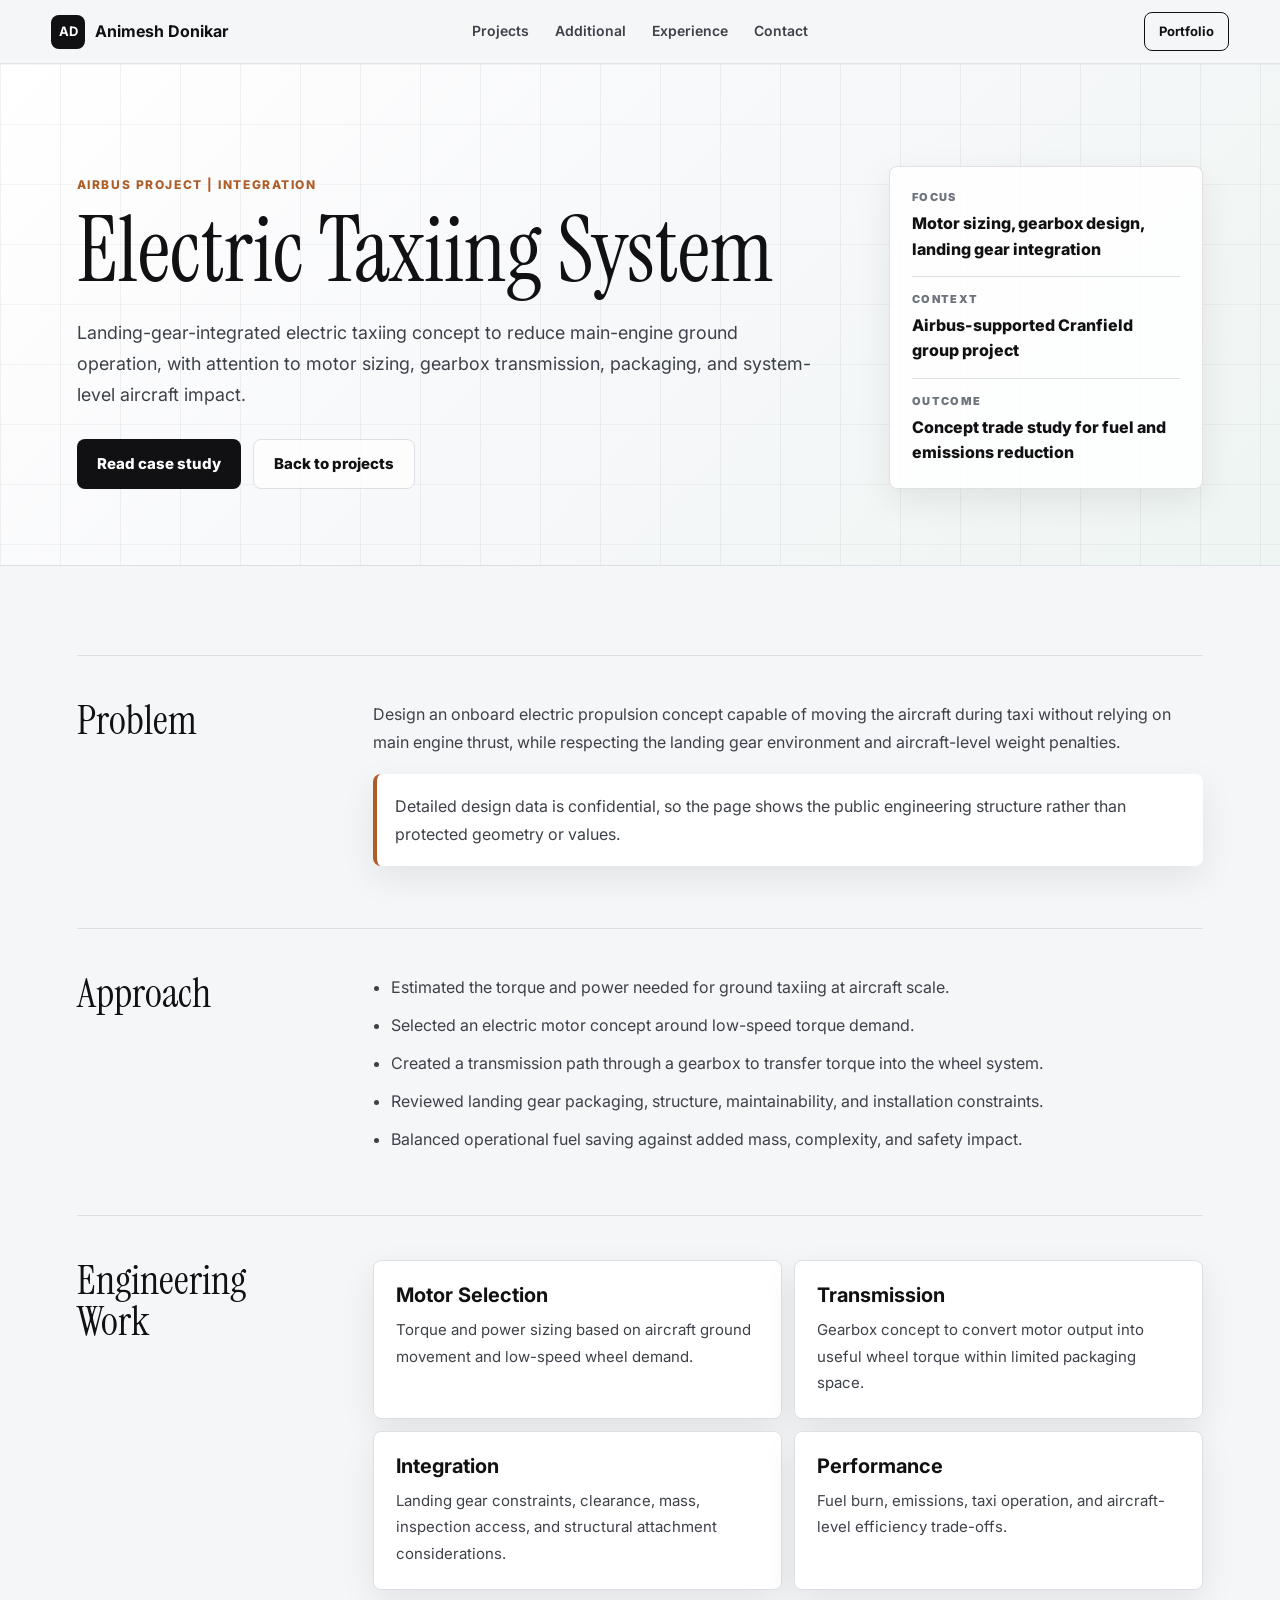
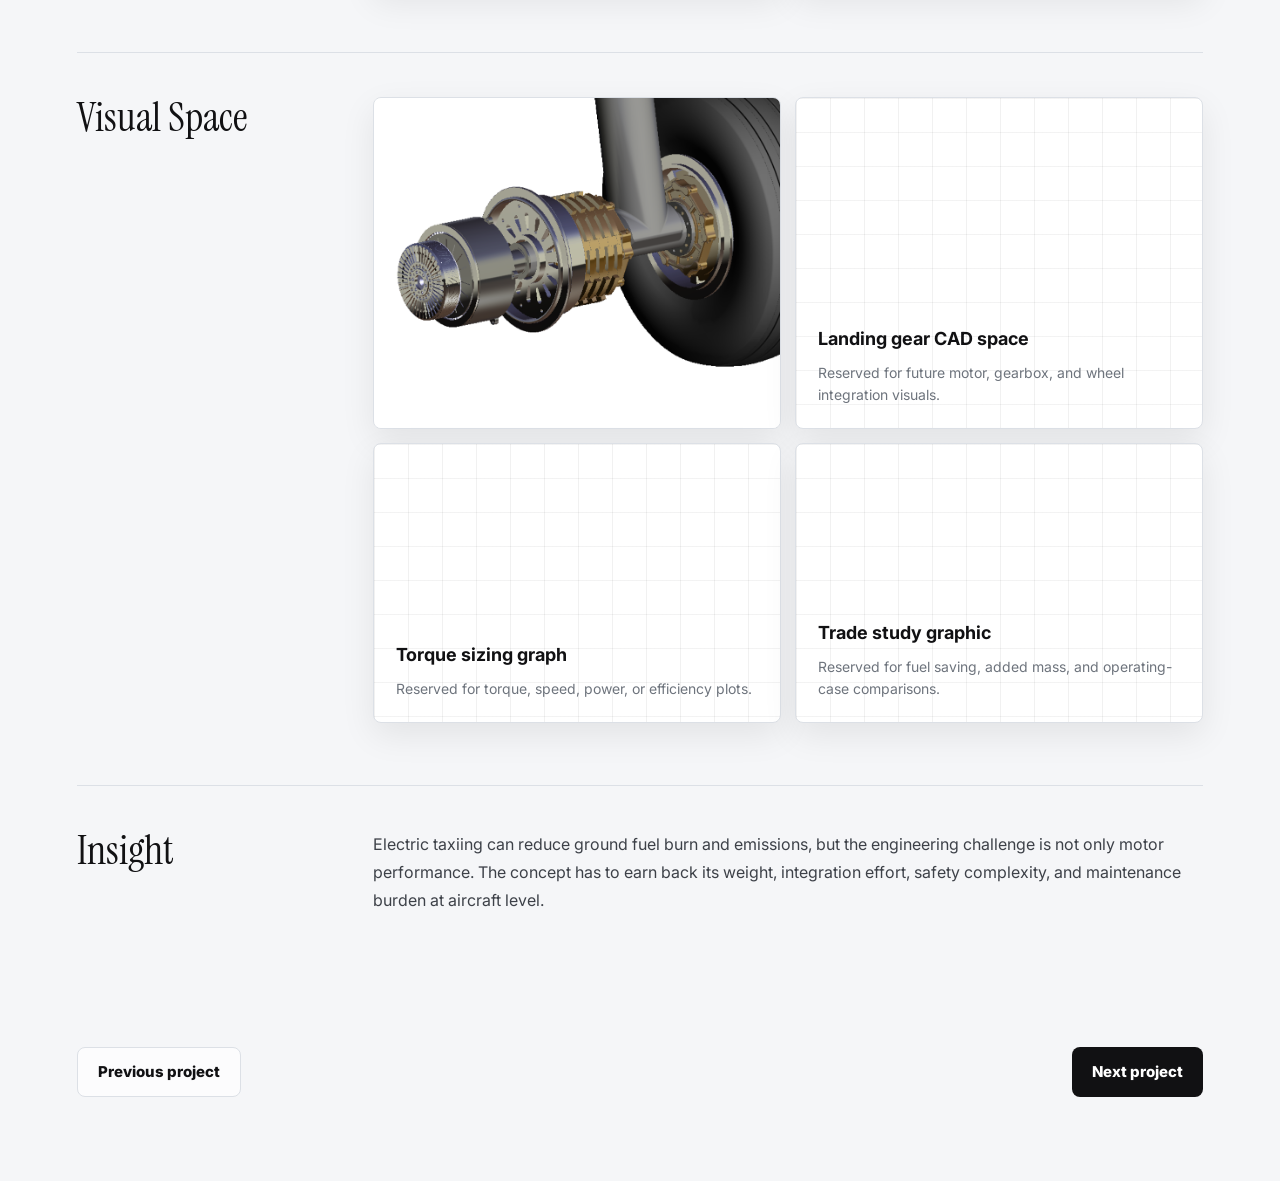
==== commit cf3ffd09: "Refresh project detail pages" ====
--- a/e-taxi.html
+++ b/e-taxi.html
@@ -1,111 +1,96 @@
-<!DOCTYPE html>
+﻿<!DOCTYPE html>
 <html lang="en">
 <head>
-<meta charset="UTF-8">
-<meta name="viewport" content="width=device-width, initial-scale=1.0">
-<title>Electric Taxiing System</title>
+    <meta charset="UTF-8">
+    <meta name="viewport" content="width=device-width, initial-scale=1.0">
+    <meta name="description" content="Electric taxiing system integration project by Animesh Donikar.">
+    <title>Electric Taxiing System | Animesh Donikar</title>
+    <link rel="preconnect" href="https://fonts.googleapis.com">
+    <link rel="preconnect" href="https://fonts.gstatic.com" crossorigin>
+    <link href="https://fonts.googleapis.com/css2?family=Instrument+Serif:ital@0;1&family=Inter:wght@400;500;600;700;800&display=swap" rel="stylesheet">
+    <link rel="stylesheet" href="style.css">
+</head>
+<body class="project-page">
+    <header class="site-header">
+        <a class="brand" href="index.html" aria-label="Animesh Donikar home"><span class="brand-mark">AD</span><span>Animesh Donikar</span></a>
+        <nav class="nav-links" aria-label="Project navigation">
+            <a href="index.html#projects">Projects</a>
+            <a href="index.html#additional-projects">Additional</a>
+            <a href="index.html#experience">Experience</a>
+            <a href="index.html#contact">Contact</a>
+        </nav>
+        <a class="header-action" href="index.html">Portfolio</a>
+    </header>
 
-<link href="https://fonts.googleapis.com/css2?family=Inter:wght@400;600;700&display=swap" rel="stylesheet">
-<link rel="stylesheet" href="style.css">
-</head>
+    <main class="project-detail-main">
+        <section class="project-hero">
+            <div class="project-hero-copy">
+                <p class="eyebrow">Airbus project | Integration</p>
+                <h1>Electric Taxiing System</h1>
+                <p class="project-summary">Landing-gear-integrated electric taxiing concept to reduce main-engine ground operation, with attention to motor sizing, gearbox transmission, packaging, and system-level aircraft impact.</p>
+                <div class="project-actions">
+                    <a class="button button-primary" href="#work">Read case study</a>
+                    <a class="button button-secondary" href="index.html#projects">Back to projects</a>
+                </div>
+            </div>
+            <aside class="project-fact-card" aria-label="Project facts">
+                <dl>
+                    <div><dt>Focus</dt><dd>Motor sizing, gearbox design, landing gear integration</dd></div>
+                    <div><dt>Context</dt><dd>Airbus-supported Cranfield group project</dd></div>
+                    <div><dt>Outcome</dt><dd>Concept trade study for fuel and emissions reduction</dd></div>
+                </dl>
+            </aside>
+        </section>
 
-<body>
+        <div class="project-content" id="work">
+            <section class="project-section-block">
+                <h2>Problem</h2>
+                <div class="section-copy"><p>Design an onboard electric propulsion concept capable of moving the aircraft during taxi without relying on main engine thrust, while respecting the landing gear environment and aircraft-level weight penalties.</p><p class="project-note">Detailed design data is confidential, so the page shows the public engineering structure rather than protected geometry or values.</p></div>
+            </section>
 
-<div class="project-container">
+            <section class="project-section-block">
+                <h2>Approach</h2>
+                <div class="section-copy">
+                    <ul>
+                        <li>Estimated the torque and power needed for ground taxiing at aircraft scale.</li>
+                        <li>Selected an electric motor concept around low-speed torque demand.</li>
+                        <li>Created a transmission path through a gearbox to transfer torque into the wheel system.</li>
+                        <li>Reviewed landing gear packaging, structure, maintainability, and installation constraints.</li>
+                        <li>Balanced operational fuel saving against added mass, complexity, and safety impact.</li>
+                    </ul>
+                </div>
+            </section>
 
-<!-- HERO -->
-<div class="project-images">
-<img src="images/etaxi-hero.png">
-</div>
+            <section class="project-section-block">
+                <h2>Engineering Work</h2>
+                <div class="project-grid">
+                    <article class="project-info-tile"><h3>Motor Selection</h3><p>Torque and power sizing based on aircraft ground movement and low-speed wheel demand.</p></article>
+                    <article class="project-info-tile"><h3>Transmission</h3><p>Gearbox concept to convert motor output into useful wheel torque within limited packaging space.</p></article>
+                    <article class="project-info-tile"><h3>Integration</h3><p>Landing gear constraints, clearance, mass, inspection access, and structural attachment considerations.</p></article>
+                    <article class="project-info-tile"><h3>Performance</h3><p>Fuel burn, emissions, taxi operation, and aircraft-level efficiency trade-offs.</p></article>
+                </div>
+            </section>
 
-<!-- HEADER -->
-<div class="project-header">
-<h1>Electric Taxiing System (Airbus Project)</h1>
+            <section class="project-section-block">
+                <h2>Visual Space</h2>
+                <div class="media-grid">
+                    <figure class="media-slot"><img src="images/etaxipage.png" alt="Electric taxiing project preview"></figure>
+                    <figure class="media-slot placeholder"><strong>Landing gear CAD space</strong><span>Reserved for future motor, gearbox, and wheel integration visuals.</span></figure>
+                    <figure class="media-slot placeholder"><strong>Torque sizing graph</strong><span>Reserved for torque, speed, power, or efficiency plots.</span></figure>
+                    <figure class="media-slot placeholder"><strong>Trade study graphic</strong><span>Reserved for fuel saving, added mass, and operating-case comparisons.</span></figure>
+                </div>
+            </section>
 
-<p class="project-meta">
-Mechanical Design | Integration | Performance Analysis
-</p>
+            <section class="project-section-block">
+                <h2>Insight</h2>
+                <div class="section-copy"><p>Electric taxiing can reduce ground fuel burn and emissions, but the engineering challenge is not only motor performance. The concept has to earn back its weight, integration effort, safety complexity, and maintenance burden at aircraft level.</p></div>
+            </section>
+        </div>
 
-<p>
-Developed an electric taxiing system integrated into landing gear to reduce fuel consumption and emissions during ground operations.
-</p>
-
-<p><strong>Note:</strong> Detailed design confidential. High-level approach shown.</p>
-</div>
-
-<!-- PROBLEM -->
-<div class="project-section">
-<h2>Problem</h2>
-<p>
-Design an onboard electric propulsion system capable of taxiing an aircraft independently of main engines.
-</p>
-</div>
-
-<!-- APPROACH -->
-<div class="project-section">
-<h2>Approach</h2>
-<ul>
-<li>Integrated electric motor into main landing gear</li>
-<li>Designed torque transmission using gearbox system</li>
-<li>Evaluated power requirements and efficiency</li>
-<li>Assessed system weight and impact on aircraft performance</li>
-</ul>
-</div>
-
-<!-- ENGINEERING WORK -->
-<div class="project-section">
-<h2>Engineering Work</h2>
-
-<div class="grid-2">
-
-<div class="card-dark">
-<h3>Motor Selection</h3>
-<p>Torque and power sizing based on aircraft weight</p>
-</div>
-
-<div class="card-dark">
-<h3>Transmission</h3>
-<p>Gearbox design for torque transfer</p>
-</div>
-
-<div class="card-dark">
-<h3>Integration</h3>
-<p>Landing gear constraints and structural considerations</p>
-</div>
-
-<div class="card-dark">
-<h3>Performance</h3>
-<p>Fuel savings and operational efficiency analysis</p>
-</div>
-
-</div>
-
-</div>
-
-<!-- VISUALS -->
-<div class="project-section">
-<h2>CAD & Design Visuals</h2>
-
-<div class="project-images">
-<img src="images/etaxi-cad1.png">
-<img src="images/etaxi-cad2.png">
-</div>
-
-</div>
-
-<!-- INSIGHT -->
-<div class="project-section">
-<h2>Engineering Insight</h2>
-<p>
-Electric taxiing improves fuel efficiency but introduces weight and integration challenges.
-The design requires balancing performance gains against system complexity.
-</p>
-</div>
-
-<!-- BACK -->
-<a href="index.html" class="back-link">← Back to Portfolio</a>
-
-</div>
-
+        <nav class="project-bottom-nav" aria-label="Project links">
+            <a class="button button-secondary" href="fuel-system.html">Previous project</a>
+            <a class="button button-primary" href="personalproject-A320.html">Next project</a>
+        </nav>
+    </main>
 </body>
 </html>
--- a/style.css
+++ b/style.css
@@ -1,515 +1,1271 @@
-/* =========================
-   GLOBAL
+﻿/* =========================
+   RESET AND BASE
 ========================= */
+*, *::before, *::after {
+    box-sizing: border-box;
+}
 
 * {
     margin: 0;
-    padding: 0;
-    box-sizing: border-box;
+}
+
+:root {
+    --ink: #111113;
+    --ink-soft: #3d4148;
+    --muted: #6e747d;
+    --line: #dce0e6;
+    --panel: #ffffff;
+    --paper: #f5f6f8;
+    --paper-warm: #f8f5ef;
+    --navy: #0e2f44;
+    --blue: #1264a3;
+    --green: #1f7a5c;
+    --copper: #ad5d28;
+    --gold: #b8872d;
+    --shadow: 0 18px 60px rgba(17, 17, 19, 0.14);
+    --shadow-soft: 0 12px 34px rgba(17, 17, 19, 0.08);
+    --sans: "Inter", Arial, sans-serif;
+    --serif: "Instrument Serif", Georgia, serif;
+    --radius: 8px;
+}
+
+html {
+    scroll-behavior: smooth;
 }
 
 body {
-    font-family: 'Inter', sans-serif;
-    background: #0b0f19;
-    color: #e5e7eb;
-}
-
-.container {
-    width: 90%;
-    max-width: 1100px;
-    margin: auto;
+    min-width: 320px;
+    background: var(--paper);
+    color: var(--ink);
+    font-family: var(--sans);
+    line-height: 1.6;
+    -webkit-font-smoothing: antialiased;
+    text-rendering: optimizeLegibility;
+}
+
+img {
+    display: block;
+    max-width: 100%;
+}
+
+a {
+    color: inherit;
+    text-decoration: none;
 }
 
 /* =========================
-   NAVBAR
+   HEADER
 ========================= */
-
-/* NAVBAR CENTERED */
-
-.navbar {
+.site-header {
     position: sticky;
     top: 0;
-
-    background: rgba(11,15,25,0.75); /* slightly more transparent */
-    backdrop-filter: blur(12px);
-
-    padding: 22px 0;  /* 🔥 increase height (was ~15px) */
-
-    border-bottom: 1px solid rgba(255,255,255,0.05);
-}
-
-.nav-content {
+    z-index: 50;
+    min-height: 64px;
     display: grid;
     grid-template-columns: 1fr auto 1fr;
     align-items: center;
-}
-.logo {
-    justify-self: start;
-}
-
-nav {
-    justify-self: center;
+    gap: 24px;
+    padding: 12px clamp(18px, 4vw, 56px);
+    background: rgba(245, 246, 248, 0.88);
+    border-bottom: 1px solid rgba(17, 17, 19, 0.08);
+    backdrop-filter: blur(20px) saturate(160%);
+    -webkit-backdrop-filter: blur(20px) saturate(160%);
+}
+
+.brand,
+.nav-links,
+.header-action {
+    min-width: 0;
+}
+
+.brand {
+    display: inline-flex;
+    align-items: center;
+    gap: 10px;
+    width: fit-content;
+    font-weight: 700;
+    letter-spacing: 0;
+}
+
+.brand-mark {
+    display: inline-grid;
+    place-items: center;
+    width: 34px;
+    height: 34px;
+    border-radius: var(--radius);
+    background: var(--ink);
+    color: #fff;
+    font-size: 13px;
+    letter-spacing: 0;
+}
+
+.nav-links {
     display: flex;
-    gap: 30px;
-}
-
-/* NAV LINKS */
-nav {
-    display: flex;
-    gap: 30px;
-}
-
-nav a {
-    color: #cbd5e1;
-    text-decoration: none;
-    font-weight: 500;
-    transition: 0.2s;
-}
-
-nav a:hover {
-    color: white;
+    justify-content: center;
+    gap: 26px;
+    color: var(--ink-soft);
+    font-size: 14px;
+    font-weight: 600;
+}
+
+.nav-links a,
+.header-action,
+.button,
+.project-text > span,
+.contact-links a,
+.site-footer a {
+    transition: color 180ms ease, background 180ms ease, border-color 180ms ease, transform 180ms ease;
+}
+
+.nav-links a:hover {
+    color: var(--blue);
+}
+
+.header-action {
+    justify-self: end;
+    display: inline-flex;
+    align-items: center;
+    min-height: 38px;
+    padding: 8px 14px;
+    border: 1px solid var(--ink);
+    border-radius: var(--radius);
+    color: var(--ink);
+    font-size: 13px;
+    font-weight: 700;
+}
+
+.header-action:hover {
+    background: var(--ink);
+    color: #fff;
 }
 
 /* =========================
    HERO
 ========================= */
-
 .hero {
-    padding: 100px 0;
-    background: radial-gradient(circle at top, #111827, #020617);
-}
-
-.hero-grid {
-    display: grid;
-    grid-template-columns: 1.2fr 1fr;
-    gap: 60px;
+    min-height: calc(100vh - 64px);
+    display: grid;
+    grid-template-columns: minmax(0, 1.08fr) minmax(320px, 0.92fr);
     align-items: center;
-}
-
-.hero-tag {
-    color: #3b82f6;
-    font-weight: 600;
-    margin-bottom: 10px;
-}
-
-.hero h1 {
-    font-size: 48px;
-    margin-bottom: 20px;
-}
-
-.hero-description {
-    color: #94a3b8;
-    margin-bottom: 25px;
-}
-
-/* PHOTO */
-
-.hero-photo {
+    gap: clamp(36px, 6vw, 86px);
+    padding: clamp(52px, 8vw, 112px) clamp(18px, 6vw, 84px) clamp(42px, 6vw, 76px);
+    background:
+        linear-gradient(90deg, rgba(17, 17, 19, 0.05) 1px, transparent 1px) 0 0 / 64px 64px,
+        linear-gradient(rgba(17, 17, 19, 0.04) 1px, transparent 1px) 0 0 / 64px 64px,
+        radial-gradient(circle at 92% 12%, rgba(184, 135, 45, 0.14), transparent 32%),
+        linear-gradient(135deg, #ffffff 0%, #f7f8fa 44%, #f1eee7 100%);
+    overflow: hidden;
+}
+
+.hero-copy {
+    max-width: 760px;
+}
+
+.eyebrow {
+    color: var(--copper);
+    font-size: 12px;
+    font-weight: 800;
+    letter-spacing: 0.13em;
+    line-height: 1.4;
+    margin-bottom: 16px;
+    text-transform: uppercase;
+}
+
+h1,
+h2 {
+    color: var(--ink);
+    font-family: var(--serif);
+    font-weight: 400;
+    letter-spacing: 0;
+    text-wrap: balance;
+}
+
+h1 {
+    max-width: 820px;
+    font-size: clamp(50px, 8vw, 104px);
+    line-height: 0.92;
+}
+
+.hero-intro {
+    max-width: 650px;
+    margin-top: 26px;
+    color: var(--ink-soft);
+    font-size: clamp(17px, 1.4vw, 21px);
+    line-height: 1.75;
+}
+
+.hero-actions {
     display: flex;
+    flex-wrap: wrap;
+    gap: 12px;
+    margin-top: 34px;
+}
+
+.button {
+    display: inline-flex;
+    align-items: center;
     justify-content: center;
-}
-
-.photo-frame {
-    padding: 4px;
-    border-radius: 16px;
-    background: linear-gradient(135deg, #3b82f6, #6366f1, #8b5cf6);
-}
-
-.photo-frame img {
-    width: 300px;
-    height: 380px;
+    min-height: 46px;
+    padding: 12px 20px;
+    border-radius: var(--radius);
+    font-size: 15px;
+    font-weight: 800;
+}
+
+.button-primary {
+    background: var(--ink);
+    color: #fff;
+}
+
+.button-primary:hover {
+    background: var(--blue);
+    transform: translateY(-2px);
+}
+
+.button-secondary {
+    border: 1px solid var(--line);
+    background: rgba(255, 255, 255, 0.74);
+    color: var(--ink);
+}
+
+.button-secondary:hover {
+    border-color: var(--ink);
+    transform: translateY(-2px);
+}
+
+.hero-metrics {
+    display: grid;
+    grid-template-columns: repeat(3, minmax(0, 1fr));
+    gap: 12px;
+    max-width: 690px;
+    margin-top: 50px;
+}
+
+.hero-metrics div {
+    min-height: 112px;
+    padding: 18px;
+    border: 1px solid rgba(17, 17, 19, 0.11);
+    border-radius: var(--radius);
+    background: rgba(255, 255, 255, 0.78);
+    box-shadow: var(--shadow-soft);
+}
+
+.hero-metrics dt {
+    color: var(--ink);
+    font-family: var(--serif);
+    font-size: clamp(32px, 4vw, 48px);
+    line-height: 1;
+}
+
+.hero-metrics dd {
+    margin-top: 8px;
+    color: var(--muted);
+    font-size: 13px;
+    font-weight: 700;
+    line-height: 1.35;
+}
+
+/* =========================
+   PORTRAIT STAGE
+========================= */
+.portrait-stage {
+    position: relative;
+    min-height: 650px;
+    display: grid;
+    place-items: center;
+}
+
+.portrait-stage::before {
+    content: "";
+    position: absolute;
+    width: min(92%, 520px);
+    aspect-ratio: 1;
+    border: 1px solid rgba(14, 47, 68, 0.2);
+    background:
+        linear-gradient(90deg, rgba(14, 47, 68, 0.08) 1px, transparent 1px) 0 0 / 34px 34px,
+        linear-gradient(rgba(14, 47, 68, 0.08) 1px, transparent 1px) 0 0 / 34px 34px,
+        #f3f8fa;
+    clip-path: polygon(10% 0, 100% 8%, 90% 100%, 0 88%);
+}
+
+.portrait-stage::after {
+    content: "A320 / SYSTEMS / STRUCTURES";
+    position: absolute;
+    right: 0;
+    bottom: 48px;
+    padding: 10px 14px;
+    border: 1px solid rgba(17, 17, 19, 0.18);
+    border-radius: var(--radius);
+    background: #ffffff;
+    color: var(--ink-soft);
+    font-size: 11px;
+    font-weight: 800;
+    letter-spacing: 0.12em;
+    box-shadow: var(--shadow-soft);
+}
+
+.blueprint-sheet {
+    position: absolute;
+    border: 1px solid rgba(17, 17, 19, 0.14);
+    border-radius: var(--radius);
+    background: rgba(255, 255, 255, 0.72);
+    box-shadow: var(--shadow-soft);
+}
+
+.blueprint-sheet::before,
+.blueprint-sheet::after {
+    content: "";
+    position: absolute;
+    border-color: rgba(17, 17, 19, 0.18);
+    border-style: solid;
+}
+
+.sheet-one {
+    top: 78px;
+    left: 0;
+    width: 172px;
+    height: 112px;
+}
+
+.sheet-one::before {
+    inset: 16px 18px;
+    border-width: 1px 0 0;
+}
+
+.sheet-one::after {
+    inset: 42px 18px 0;
+    border-width: 1px 0 0;
+}
+
+.sheet-two {
+    right: 16px;
+    top: 34px;
+    width: 132px;
+    height: 132px;
+    transform: rotate(7deg);
+}
+
+.sheet-two::before {
+    inset: 22px;
+    border-width: 1px;
+    border-radius: 50%;
+}
+
+.sheet-two::after {
+    left: 50%;
+    top: 12px;
+    bottom: 12px;
+    border-width: 0 0 0 1px;
+}
+
+.portrait-card {
+    position: relative;
+    z-index: 2;
+    width: min(82vw, 420px);
+    padding: 10px;
+    border: 1px solid rgba(17, 17, 19, 0.15);
+    border-radius: var(--radius);
+    background: #fff;
+    box-shadow: var(--shadow);
+}
+
+.portrait-card::before {
+    content: "";
+    position: absolute;
+    inset: 18px;
+    z-index: -1;
+    border-radius: var(--radius);
+    background: var(--navy);
+    transform: rotate(-4deg) translate(-18px, 20px);
+}
+
+.portrait-image {
+    width: 100%;
+    height: clamp(420px, 52vw, 560px);
     object-fit: cover;
-    border-radius: 14px;
+    object-position: center top;
+    border-radius: 6px;
+    filter: contrast(1.04) saturate(0.98);
+}
+
+.portrait-caption {
+    display: flex;
+    justify-content: space-between;
+    gap: 12px;
+    padding: 14px 4px 4px;
+    color: var(--muted);
+    font-size: 12px;
+    font-weight: 800;
+    letter-spacing: 0.06em;
+    text-transform: uppercase;
+}
+
+.portrait-caption strong {
+    color: var(--ink);
+    font-weight: 800;
 }
 
 /* =========================
-   BUTTONS
+   TICKER
 ========================= */
-
-.btn-primary {
-    background: #2563eb;
-    color: white;
-    padding: 10px 18px;
-    border-radius: 6px;
-    text-decoration: none;
-}
-
-.btn-secondary {
-    border: 1px solid #475569;
-    padding: 10px 18px;
-    border-radius: 6px;
-    color: #cbd5e1;
-    text-decoration: none;
+.ticker {
+    display: flex;
+    flex-wrap: wrap;
+    justify-content: center;
+    gap: 10px;
+    padding: 24px clamp(18px, 5vw, 72px);
+    border-top: 1px solid var(--line);
+    border-bottom: 1px solid var(--line);
+    background: #fff;
+}
+
+.ticker span,
+.pills span {
+    border-radius: var(--radius);
+    border: 1px solid var(--line);
+    background: var(--paper);
+    color: var(--ink-soft);
+    font-size: 12px;
+    font-weight: 800;
+    line-height: 1;
+}
+
+.ticker span {
+    padding: 10px 12px;
 }
 
 /* =========================
    SECTIONS
 ========================= */
-
 .section {
-    padding: 100px 0;
-}
-
-.section.dark {
-    background: #0b0f19;
-}
-
-/* TEXT FIX */
-
-.section.dark h2,
-.section.dark h3 {
-    color: #ffffff;
-}
-
-.section.dark p,
-.section.dark li {
-    color: #cbd5e1;
-}
-
-.section-subtext {
-    text-align: center;
+    padding: clamp(78px, 10vw, 132px) clamp(18px, 6vw, 84px);
+}
+
+.section-heading {
+    max-width: 760px;
+    margin-bottom: 42px;
+}
+
+.section-heading.compact {
+    max-width: 580px;
+}
+
+.section-heading h2,
+.contact-panel h2 {
+    font-size: clamp(38px, 5vw, 72px);
+    line-height: 0.98;
+}
+
+.section-heading p:not(.eyebrow),
+.contact-panel p {
+    margin-top: 18px;
+    color: var(--ink-soft);
+    font-size: 17px;
+    line-height: 1.75;
+}
+
+/* =========================
+   PROJECTS
+========================= */
+.projects-section {
+    background: var(--paper-warm);
+}
+
+.project-feature {
+    display: grid;
+    grid-template-columns: minmax(0, 1.2fr) minmax(300px, 0.8fr);
+    gap: 18px;
+}
+
+.project-stack {
+    display: grid;
+    gap: 18px;
+}
+
+.project-more-grid {
+    display: grid;
+    grid-template-columns: repeat(2, minmax(0, 1fr));
+    gap: 18px;
+    margin-top: 18px;
+}
+
+.project-card {
+    position: relative;
+    min-height: 330px;
+    display: grid;
+    align-items: end;
+    overflow: hidden;
+    border-radius: var(--radius);
+    background: #101316;
+    color: #fff;
+    box-shadow: var(--shadow-soft);
+    isolation: isolate;
+}
+
+.project-card-large {
+    min-height: 680px;
+}
+
+.project-card-compact {
+    min-height: 390px;
+}
+
+.project-card img {
+    position: absolute;
+    inset: 0;
+    z-index: -2;
+    width: 100%;
+    height: 100%;
+    object-fit: cover;
+    transition: transform 480ms ease;
+}
+
+.project-card::after {
+    content: "";
+    position: absolute;
+    inset: 0;
+    z-index: -1;
+    background: linear-gradient(180deg, rgba(5, 7, 9, 0.08) 0%, rgba(5, 7, 9, 0.38) 38%, rgba(5, 7, 9, 0.9) 100%);
+}
+
+.project-card:hover img {
+    transform: scale(1.035);
+}
+
+.project-card-visual {
+    background: #101316;
+}
+
+.project-card-visual::before {
+    content: "";
+    position: absolute;
+    inset: 0;
+    z-index: -2;
+}
+
+.omspace-visual::before {
+    background:
+        radial-gradient(circle at 24% 36%, rgba(18, 100, 163, 0.55), transparent 25%),
+        radial-gradient(circle at 76% 42%, rgba(184, 135, 45, 0.42), transparent 24%),
+        linear-gradient(135deg, #0f1821 0%, #14324a 48%, #191411 100%);
+}
+
+.solar-visual::before {
+    background:
+        radial-gradient(circle at 18% 24%, rgba(255, 202, 92, 0.9), transparent 19%),
+        radial-gradient(circle at 82% 72%, rgba(31, 122, 92, 0.72), transparent 28%),
+        linear-gradient(135deg, #141714 0%, #28371f 42%, #0f302d 100%);
+}
+
+.project-visual-art {
+    position: absolute;
+    inset: 0;
+    z-index: -1;
+    overflow: hidden;
+    opacity: 0.92;
+}
+
+.project-visual-art span {
+    position: absolute;
+    display: block;
+}
+
+.rocket-test-art .tank {
+    top: 54px;
+    width: 74px;
+    height: 142px;
+    border: 2px solid rgba(255, 255, 255, 0.38);
+    border-radius: 8px 8px 18px 18px;
+    background: linear-gradient(180deg, rgba(255,255,255,0.22), rgba(255,255,255,0.04));
+}
+
+.rocket-test-art .tank-left {
+    right: 172px;
+}
+
+.rocket-test-art .tank-right {
+    right: 70px;
+}
+
+.rocket-test-art .test-stand {
+    right: 92px;
+    bottom: 84px;
+    width: 220px;
+    height: 96px;
+    border: 2px solid rgba(255, 255, 255, 0.34);
+    border-top: 0;
+    transform: skewX(-10deg);
+}
+
+.rocket-test-art .flame {
+    right: 170px;
+    bottom: 72px;
+    width: 120px;
+    height: 34px;
+    border-radius: 50%;
+    background: radial-gradient(circle, rgba(255, 222, 128, 0.94), rgba(173, 93, 40, 0.65) 52%, transparent 72%);
+    filter: blur(1px);
+}
+
+.solar-propulsion-art .sun-disc {
+    top: 38px;
+    left: 42px;
+    width: 116px;
+    height: 116px;
+    border-radius: 50%;
+    background: radial-gradient(circle, #ffe7a8, #d3992f 64%, rgba(211, 153, 47, 0.16) 68%);
+    box-shadow: 0 0 55px rgba(255, 215, 112, 0.48);
+}
+
+.solar-propulsion-art .collector {
+    right: 82px;
+    top: 78px;
+    width: 210px;
+    height: 112px;
+    border: 2px solid rgba(255, 255, 255, 0.34);
+    transform: rotate(-9deg) skewX(-12deg);
+    background:
+        linear-gradient(90deg, rgba(255,255,255,0.2) 1px, transparent 1px) 0 0 / 28px 100%,
+        rgba(255, 255, 255, 0.06);
+}
+
+.solar-propulsion-art .satellite-body {
+    right: 142px;
+    bottom: 102px;
+    width: 94px;
+    height: 78px;
+    border: 2px solid rgba(255, 255, 255, 0.38);
+    border-radius: 8px;
+    background: rgba(255, 255, 255, 0.14);
+}
+
+.solar-propulsion-art .nozzle-plume {
+    right: 92px;
+    bottom: 122px;
+    width: 86px;
+    height: 32px;
+    clip-path: polygon(0 32%, 100% 0, 100% 100%, 0 68%);
+    background: linear-gradient(90deg, rgba(255, 255, 255, 0.72), rgba(31, 122, 92, 0.08));
+}
+
+.project-badge {
+    position: absolute;
+    top: 18px;
+    left: 18px;
+    padding: 8px 10px;
+    border: 1px solid rgba(255, 255, 255, 0.34);
+    border-radius: var(--radius);
+    background: rgba(173, 93, 40, 0.72);
+    color: #fff;
+    font-size: 11px;
+    font-weight: 900;
+    letter-spacing: 0.08em;
+    text-transform: uppercase;
+}
+
+.project-badge.accent-blue {
+    background: rgba(18, 100, 163, 0.76);
+}
+
+.project-badge.accent-green {
+    background: rgba(31, 122, 92, 0.76);
+}
+
+.project-text {
+    padding: clamp(22px, 4vw, 42px);
+}
+
+.project-text h3 {
+    max-width: 650px;
+    font-family: var(--serif);
+    font-size: clamp(32px, 5vw, 72px);
+    font-weight: 400;
+    line-height: 0.95;
+    letter-spacing: 0;
+    text-wrap: balance;
+}
+
+.project-stack .project-text h3 {
+    font-size: clamp(28px, 3vw, 44px);
+}
+
+.project-text p {
     max-width: 600px;
-    margin: auto;
-    margin-bottom: 40px;
-    color: #94a3b8;
+    margin-top: 14px;
+    color: rgba(255, 255, 255, 0.82);
+    font-size: 15px;
+    line-height: 1.65;
+}
+
+.project-text > span {
+    display: inline-flex;
+    margin-top: 18px;
+    color: rgba(255, 255, 255, 0.72);
+    font-size: 14px;
+    font-weight: 800;
+}
+
+.project-card:hover .project-text > span {
+    color: #fff;
+    transform: translateX(3px);
 }
 
 /* =========================
-   PROJECT CAROUSEL
+   PROJECT DETAIL PAGES
 ========================= */
-
-.projects-wrapper {
-    margin-top: 40px;
-    width: 100vw;
-    margin-left: calc(-50vw + 50%);
-}
-
-.projects-grid {
+.additional-projects-section {
+    background: #ffffff;
+}
+
+.project-page .site-header {
+    position: sticky;
+}
+
+.project-detail-main {
+    background: var(--paper);
+}
+
+.project-hero {
+    display: grid;
+    grid-template-columns: minmax(0, 1fr) minmax(280px, 0.42fr);
+    gap: clamp(24px, 5vw, 72px);
+    align-items: end;
+    padding: clamp(58px, 8vw, 112px) clamp(18px, 6vw, 84px) clamp(42px, 6vw, 76px);
+    border-bottom: 1px solid var(--line);
+    background:
+        linear-gradient(90deg, rgba(17, 17, 19, 0.05) 1px, transparent 1px) 0 0 / 60px 60px,
+        linear-gradient(rgba(17, 17, 19, 0.04) 1px, transparent 1px) 0 0 / 60px 60px,
+        linear-gradient(135deg, #ffffff 0%, #f7f8fa 48%, #eef5f2 100%);
+}
+
+.project-hero-copy {
+    max-width: 900px;
+}
+
+.project-hero h1 {
+    font-size: clamp(48px, 7vw, 100px);
+}
+
+.project-summary {
+    max-width: 760px;
+    margin-top: 24px;
+    color: var(--ink-soft);
+    font-size: clamp(17px, 1.4vw, 21px);
+    line-height: 1.75;
+}
+
+.project-actions {
     display: flex;
-    gap: 40px;
-    overflow-x: auto;
-    padding: 20px 60px;
-    scroll-snap-type: x mandatory;
-}
-
-.projects-grid::-webkit-scrollbar {
-    display: none;
-}
-
-.project-card {
-    flex: 0 0 420px;
-    min-height: 260px;
-    background: #1e293b;
-    padding: 30px;
-    border-radius: 16px;
-    text-decoration: none;
-    color: inherit;
-    scroll-snap-align: center;
-    transition: 0.3s ease;
-    border: 1px solid transparent;
-}
-
-.project-card h3 {
+    flex-wrap: wrap;
+    gap: 12px;
+    margin-top: 28px;
+}
+
+.project-fact-card {
+    display: grid;
+    gap: 18px;
+    padding: 22px;
+    border: 1px solid rgba(17, 17, 19, 0.12);
+    border-radius: var(--radius);
+    background: rgba(255, 255, 255, 0.86);
+    box-shadow: var(--shadow-soft);
+}
+
+.project-fact-card dl {
+    display: grid;
+    gap: 14px;
+}
+
+.project-fact-card div {
+    display: grid;
+    gap: 4px;
+    padding-bottom: 14px;
+    border-bottom: 1px solid var(--line);
+}
+
+.project-fact-card div:last-child {
+    padding-bottom: 0;
+    border-bottom: 0;
+}
+
+.project-fact-card dt {
+    color: var(--muted);
+    font-size: 11px;
+    font-weight: 900;
+    letter-spacing: 0.12em;
+    text-transform: uppercase;
+}
+
+.project-fact-card dd {
+    color: var(--ink);
+    font-weight: 800;
+}
+
+.project-content {
+    display: grid;
+    gap: 18px;
+    padding: clamp(44px, 7vw, 92px) clamp(18px, 6vw, 84px);
+}
+
+.project-section-block {
+    display: grid;
+    grid-template-columns: minmax(180px, 0.28fr) minmax(0, 1fr);
+    gap: clamp(22px, 5vw, 72px);
+    padding: clamp(26px, 4vw, 44px) 0;
+    border-top: 1px solid var(--line);
+}
+
+.project-section-block h2 {
+    font-family: var(--serif);
+    font-size: clamp(30px, 3.2vw, 50px);
+    font-weight: 400;
+    line-height: 1;
+}
+
+.project-section-block p,
+.project-section-block li {
+    color: var(--ink-soft);
+    font-size: 16px;
+    line-height: 1.75;
+}
+
+.project-section-block ul {
+    display: grid;
+    gap: 10px;
+    padding-left: 18px;
+}
+
+.project-section-block .section-copy {
+    display: grid;
+    gap: 18px;
+}
+
+.project-grid {
+    display: grid;
+    grid-template-columns: repeat(2, minmax(0, 1fr));
+    gap: 12px;
+}
+
+.project-info-tile,
+.metric-tile {
+    min-height: 150px;
+    padding: 22px;
+    border: 1px solid var(--line);
+    border-radius: var(--radius);
+    background: #fff;
+    box-shadow: var(--shadow-soft);
+}
+
+.project-info-tile h3 {
+    color: var(--ink);
+    font-size: 20px;
+    line-height: 1.2;
+}
+
+.project-info-tile p {
+    margin-top: 10px;
+    font-size: 15px;
+}
+
+.metric-grid {
+    display: grid;
+    grid-template-columns: repeat(4, minmax(0, 1fr));
+    gap: 12px;
+}
+
+.metric-tile {
+    min-height: 132px;
+}
+
+.metric-tile span {
+    color: var(--muted);
+    font-size: 12px;
+    font-weight: 900;
+    letter-spacing: 0.08em;
+    text-transform: uppercase;
+}
+
+.metric-tile strong {
+    display: block;
+    margin-top: 12px;
+    color: var(--ink);
+    font-family: var(--serif);
+    font-size: clamp(30px, 3.4vw, 48px);
+    font-weight: 400;
+    line-height: 1;
+}
+
+.media-grid {
+    display: grid;
+    grid-template-columns: repeat(2, minmax(0, 1fr));
+    gap: 14px;
+}
+
+.media-slot {
+    min-height: 280px;
+    display: grid;
+    align-content: end;
+    overflow: hidden;
+    border: 1px solid var(--line);
+    border-radius: var(--radius);
+    background:
+        linear-gradient(90deg, rgba(17, 17, 19, 0.06) 1px, transparent 1px) 0 0 / 34px 34px,
+        linear-gradient(rgba(17, 17, 19, 0.05) 1px, transparent 1px) 0 0 / 34px 34px,
+        #ffffff;
+    box-shadow: var(--shadow-soft);
+}
+
+.media-slot img {
+    width: 100%;
+    height: 100%;
+    min-height: 280px;
+    object-fit: cover;
+}
+
+.media-slot.placeholder {
+    padding: 22px;
+}
+
+.media-slot.placeholder strong {
+    color: var(--ink);
+    font-size: 18px;
+}
+
+.media-slot.placeholder span {
+    max-width: 360px;
+    margin-top: 8px;
+    color: var(--muted);
+    font-size: 14px;
+    line-height: 1.55;
+}
+
+.project-note {
+    padding: 18px;
+    border-left: 4px solid var(--copper);
+    border-radius: var(--radius);
+    background: #fff;
+    color: var(--ink-soft);
+    box-shadow: var(--shadow-soft);
+}
+
+.project-bottom-nav {
+    display: flex;
+    justify-content: space-between;
+    gap: 12px;
+    padding: 0 clamp(18px, 6vw, 84px) clamp(48px, 7vw, 84px);
+}
+
+/* =========================
+   EXPERIENCE
+========================= */
+.experience-section {
+    background: #fff;
+}
+
+.timeline {
+    display: grid;
+    border-top: 1px solid var(--line);
+}
+
+.timeline-item {
+    display: grid;
+    grid-template-columns: minmax(150px, 0.28fr) minmax(0, 1fr);
+    gap: clamp(22px, 5vw, 72px);
+    padding: 30px 0;
+    border-bottom: 1px solid var(--line);
+}
+
+.timeline-item time {
+    color: var(--muted);
+    font-size: 13px;
+    font-weight: 800;
+    letter-spacing: 0.02em;
+}
+
+.timeline-item h3 {
+    color: var(--ink);
+    font-size: clamp(21px, 2.4vw, 32px);
+    line-height: 1.2;
+}
+
+.timeline-item p {
+    margin-top: 4px;
+    color: var(--blue);
+    font-weight: 800;
+}
+
+.timeline-item ul {
+    margin-top: 10px;
+    padding-left: 18px;
+    color: var(--ink-soft);
+}
+
+.timeline-item.featured h3 {
+    color: var(--navy);
+}
+
+/* =========================
+   EXPERTISE
+========================= */
+.expertise-section {
+    background: var(--paper);
+}
+
+.expertise-grid {
+    display: grid;
+    grid-template-columns: repeat(4, minmax(0, 1fr));
+    gap: 12px;
+}
+
+.expertise-grid article {
+    min-height: 320px;
+    display: flex;
+    flex-direction: column;
+    padding: 26px;
+    border: 1px solid var(--line);
+    border-radius: var(--radius);
+    background: #fff;
+    box-shadow: var(--shadow-soft);
+}
+
+.expertise-grid article > span {
+    color: var(--gold);
+    font-family: var(--serif);
+    font-size: 28px;
+    line-height: 1;
+}
+
+.expertise-grid h3 {
+    margin-top: 28px;
+    color: var(--ink);
     font-size: 22px;
-    color: white;
-}
-
-.project-card p {
+    line-height: 1.15;
+}
+
+.expertise-grid p {
     margin-top: 12px;
+    color: var(--ink-soft);
     font-size: 15px;
-    line-height: 1.6;
-    color: #cbd5e1;
-}
-
-.project-tag {
-    display: inline-block;
-    margin-top: 15px;
-    font-size: 13px;
-    color: #3b82f6;
-}
-
-.project-card:hover {
-    transform: scale(1.08);
-    border: 1px solid #3b82f6;
-}
-
-.projects-grid:hover .project-card {
-    opacity: 0.5;
-}
-
-.projects-grid:hover .project-card:hover {
-    opacity: 1;
+}
+
+.pills {
+    display: flex;
+    flex-wrap: wrap;
+    gap: 8px;
+    margin-top: auto;
+    padding-top: 28px;
+}
+
+.pills span {
+    padding: 8px 10px;
 }
 
 /* =========================
-   SMALL PROJECTS (NO SCROLL)
+   CONTACT
 ========================= */
-
-.small-projects {
-    display: grid !important;
-    grid-template-columns: repeat(2, 1fr);
-    overflow: visible !important;
-    max-width: 900px;
-    margin: auto;
-    gap: 25px;
-}
-
-.small-projects .project-card {
-    flex: unset;
-    width: 100%;
-    background: #172033;
-}
-
-/* =========================
-   EXPERTISE + BACKGROUND
-========================= */
-
-.expertise-grid,
-.info-grid {
-    display: grid;
-    grid-template-columns: repeat(2, 1fr);
-    gap: 25px;
-    margin-top: 40px;
-}
-
-.expertise-card,
-.info-card {
-    background: #1e293b;
-    padding: 25px;
-    border-radius: 12px;
-    transition: 0.25s ease;
-}
-
-.expertise-card h3,
-.info-card h3 {
-    color: white;
-    margin-bottom: 10px;
-}
-
-.expertise-card p,
-.info-card p {
-    color: #cbd5e1;
-    line-height: 1.6;
-}
-
-.expertise-card:hover,
-.info-card:hover {
-    transform: translateY(-5px);
-    box-shadow: 0 10px 25px rgba(0,0,0,0.4);
-}
-
-/* =========================
-   PROJECT PAGE (DETAIL)
-========================= */
-
-.project-title {
-    font-size: 40px;
-    margin-top: 20px;
-    margin-bottom: 10px;
-}
-
-.project-subtitle {
-    color: #3b82f6;
-    margin-bottom: 10px;
-}
-
-.project-note {
-    color: #94a3b8;
-    font-size: 14px;
-    margin-bottom: 30px;
-}
-
-.grid-2 {
-    display: grid;
-    grid-template-columns: repeat(2, 1fr);
-    gap: 20px;
-    margin: 20px 0;
-}
-
-.card-dark {
-    background: #1e293b;
-    padding: 20px;
-    border-radius: 10px;
+.contact-section {
+    background: #151515;
+}
+
+.contact-panel {
+    display: grid;
+    grid-template-columns: minmax(0, 0.95fr) minmax(320px, 1.05fr);
+    gap: clamp(34px, 7vw, 90px);
+    align-items: start;
+    padding: clamp(28px, 5vw, 58px);
+    border: 1px solid rgba(255, 255, 255, 0.12);
+    border-radius: var(--radius);
+    background:
+        linear-gradient(90deg, rgba(255, 255, 255, 0.05) 1px, transparent 1px) 0 0 / 42px 42px,
+        linear-gradient(rgba(255, 255, 255, 0.04) 1px, transparent 1px) 0 0 / 42px 42px,
+        #1d1d1f;
+    color: #fff;
+}
+
+.contact-panel h2 {
+    color: #fff;
+}
+
+.contact-panel p {
+    color: rgba(255, 255, 255, 0.72);
+}
+
+.contact-links {
+    display: grid;
+    gap: 10px;
+}
+
+.contact-links a {
+    display: grid;
+    gap: 5px;
+    min-width: 0;
+    padding: 18px;
+    border: 1px solid rgba(255, 255, 255, 0.14);
+    border-radius: var(--radius);
+    background: rgba(255, 255, 255, 0.05);
+    color: #fff;
+    overflow-wrap: anywhere;
+}
+
+.contact-links a:hover {
+    border-color: rgba(255, 255, 255, 0.42);
+    background: rgba(255, 255, 255, 0.1);
+    transform: translateY(-2px);
+}
+
+.contact-links span {
+    color: rgba(255, 255, 255, 0.5);
+    font-size: 11px;
+    font-weight: 900;
+    letter-spacing: 0.12em;
+    text-transform: uppercase;
 }
 
 /* =========================
    FOOTER
 ========================= */
-
-footer {
-    text-align: center;
-    padding: 20px;
-    background: #020617;
-    font-size: 14px;
+.site-footer {
+    display: flex;
+    flex-wrap: wrap;
+    justify-content: space-between;
+    gap: 12px;
+    padding: 24px clamp(18px, 6vw, 84px);
+    border-top: 1px solid rgba(255, 255, 255, 0.1);
+    background: #0f0f10;
+    color: rgba(255, 255, 255, 0.6);
+    font-size: 13px;
+    font-weight: 700;
+}
+
+.site-footer a:hover {
+    color: #fff;
 }
 
 /* =========================
    RESPONSIVE
 ========================= */
-
-@media (max-width: 900px) {
-
-    .hero-grid {
+@media (max-width: 1120px) {
+    .hero {
         grid-template-columns: 1fr;
-        text-align: center;
-    }
-
-    .projects-grid {
-        padding: 20px;
-    }
-
-}
-
-@media (max-width: 800px) {
-
-    .projects-grid {
-        gap: 20px;
-    }
-
-    .project-card {
-        flex: 0 0 300px;
-    }
-
-    .small-projects,
-    .expertise-grid,
-    .info-grid,
-    .grid-2 {
+    }
+
+    .portrait-stage {
+        min-height: 560px;
+        max-width: 640px;
+    }
+
+    .project-feature,
+    .project-more-grid,
+    .project-hero,
+    .project-section-block,
+    .contact-panel {
         grid-template-columns: 1fr;
     }
 
-}
-
-.center {
-    text-align: center;
-}
-
-/* CTA inside project */
-.project-cta {
-    display: block;
-    margin-top: 15px;
-    color: #3b82f6;
-    font-size: 14px;
-}
-
-/* TIMELINE */
-.timeline {
-    margin-top: 40px;
-    border-left: 2px solid #1e293b;
-    padding-left: 20px;
-}
-
-.timeline-item {
-    margin-bottom: 25px;
-}
-
-/* CERTIFICATION SPLIT */
-.split-layout {
-    display: grid;
-    grid-template-columns: 1fr 1fr;
-    gap: 40px;
-    margin-top: 40px;
-}
-
-.split-layout ul {
-    margin-top: 10px;
-    padding-left: 20px;
-}
-
-@media (max-width: 800px) {
-    .split-layout {
+    .project-card-large {
+        min-height: 560px;
+    }
+
+    .expertise-grid {
+        grid-template-columns: repeat(2, minmax(0, 1fr));
+    }
+}
+
+@media (max-width: 780px) {
+    .site-header {
+        grid-template-columns: 1fr auto;
+        gap: 12px;
+    }
+
+    .nav-links {
+        grid-column: 1 / -1;
+        grid-row: 2;
+        justify-content: start;
+        width: 100%;
+        gap: 16px;
+        overflow-x: auto;
+        padding-bottom: 2px;
+    }
+
+    .header-action {
+        font-size: 12px;
+    }
+
+    .hero {
+        min-height: 0;
+        padding-top: 56px;
+    }
+
+    h1 {
+        font-size: clamp(46px, 13vw, 72px);
+    }
+
+    .hero-metrics,
+    .project-grid,
+    .metric-grid,
+    .media-grid,
+    .timeline-item,
+    .expertise-grid {
         grid-template-columns: 1fr;
     }
-}
-
-/* =========================
-   BACKGROUND SECTION (CLEAN LIST)
-========================= */
-
-.background-list {
-    max-width: 700px;
-    margin: 40px auto;
-}
-
-.background-item {
-    margin-bottom: 25px;
-}
-
-.background-item h3 {
-    color: #ffffff;
-    margin-bottom: 5px;
-}
-
-.background-item p {
-    color: #94a3b8;
-}
-/* =========================
-   HORIZONTAL TIMELINE
-========================= */
-
-.timeline-horizontal {
-    display: flex;
-    justify-content: space-between;
-    align-items: flex-start;
-    position: relative;
-    margin-top: 60px;
-    padding: 0 20px;
-}
-
-/* LINE */
-.timeline-horizontal::before {
-    content: "";
-    position: absolute;
-    top: 10px;
-    left: 0;
-    width: 100%;
-    height: 2px;
-    background: #1e293b;
-}
-
-/* ITEMS */
-.timeline-item {
-    text-align: center;
-    position: relative;
-    width: 25%;
-}
-
-/* DOT */
-.timeline-item .dot {
-    width: 14px;
-    height: 14px;
-    background: #3b82f6;
-    border-radius: 50%;
-    margin: 0 auto 15px auto;
-    position: relative;
-    z-index: 2;
-}
-
-/* TEXT */
-.timeline-item h3 {
-    margin-bottom: 8px;
-    color: #ffffff;
-}
-
-.timeline-item p {
-    color: #94a3b8;
-    font-size: 14px;
-    line-height: 1.4;
-}
-
-/* MOBILE */
-@media (max-width: 800px) {
-
-    .timeline-horizontal {
+
+    .portrait-stage {
+        min-height: 500px;
+    }
+
+    .portrait-stage::after {
+        right: 10px;
+        bottom: 22px;
+    }
+
+    .project-card,
+    .project-card-large {
+        min-height: 420px;
+    }
+}
+
+@media (max-width: 520px) {
+    .brand span:last-child {
+        display: none;
+    }
+
+    .nav-links {
+        gap: 13px;
+        font-size: 13px;
+    }
+
+    .hero-actions,
+    .button {
+        width: 100%;
+    }
+
+    .portrait-stage {
+        min-height: 430px;
+    }
+
+    .portrait-card {
+        width: 100%;
+    }
+
+    .portrait-image {
+        height: 390px;
+    }
+
+    .portrait-caption {
         flex-direction: column;
-        align-items: center;
-    }
-
-    .timeline-horizontal::before {
-        display: none;
-    }
-
-    .timeline-item {
-        width: 100%;
-        margin-bottom: 30px;
-    }
-}
+        gap: 4px;
+    }
+
+    .project-text h3,
+    .project-stack .project-text h3 {
+        font-size: 34px;
+    }
+
+    .contact-panel {
+        padding: 24px 18px;
+    }
+
+    .project-bottom-nav {
+        flex-direction: column;
+    }
+}
